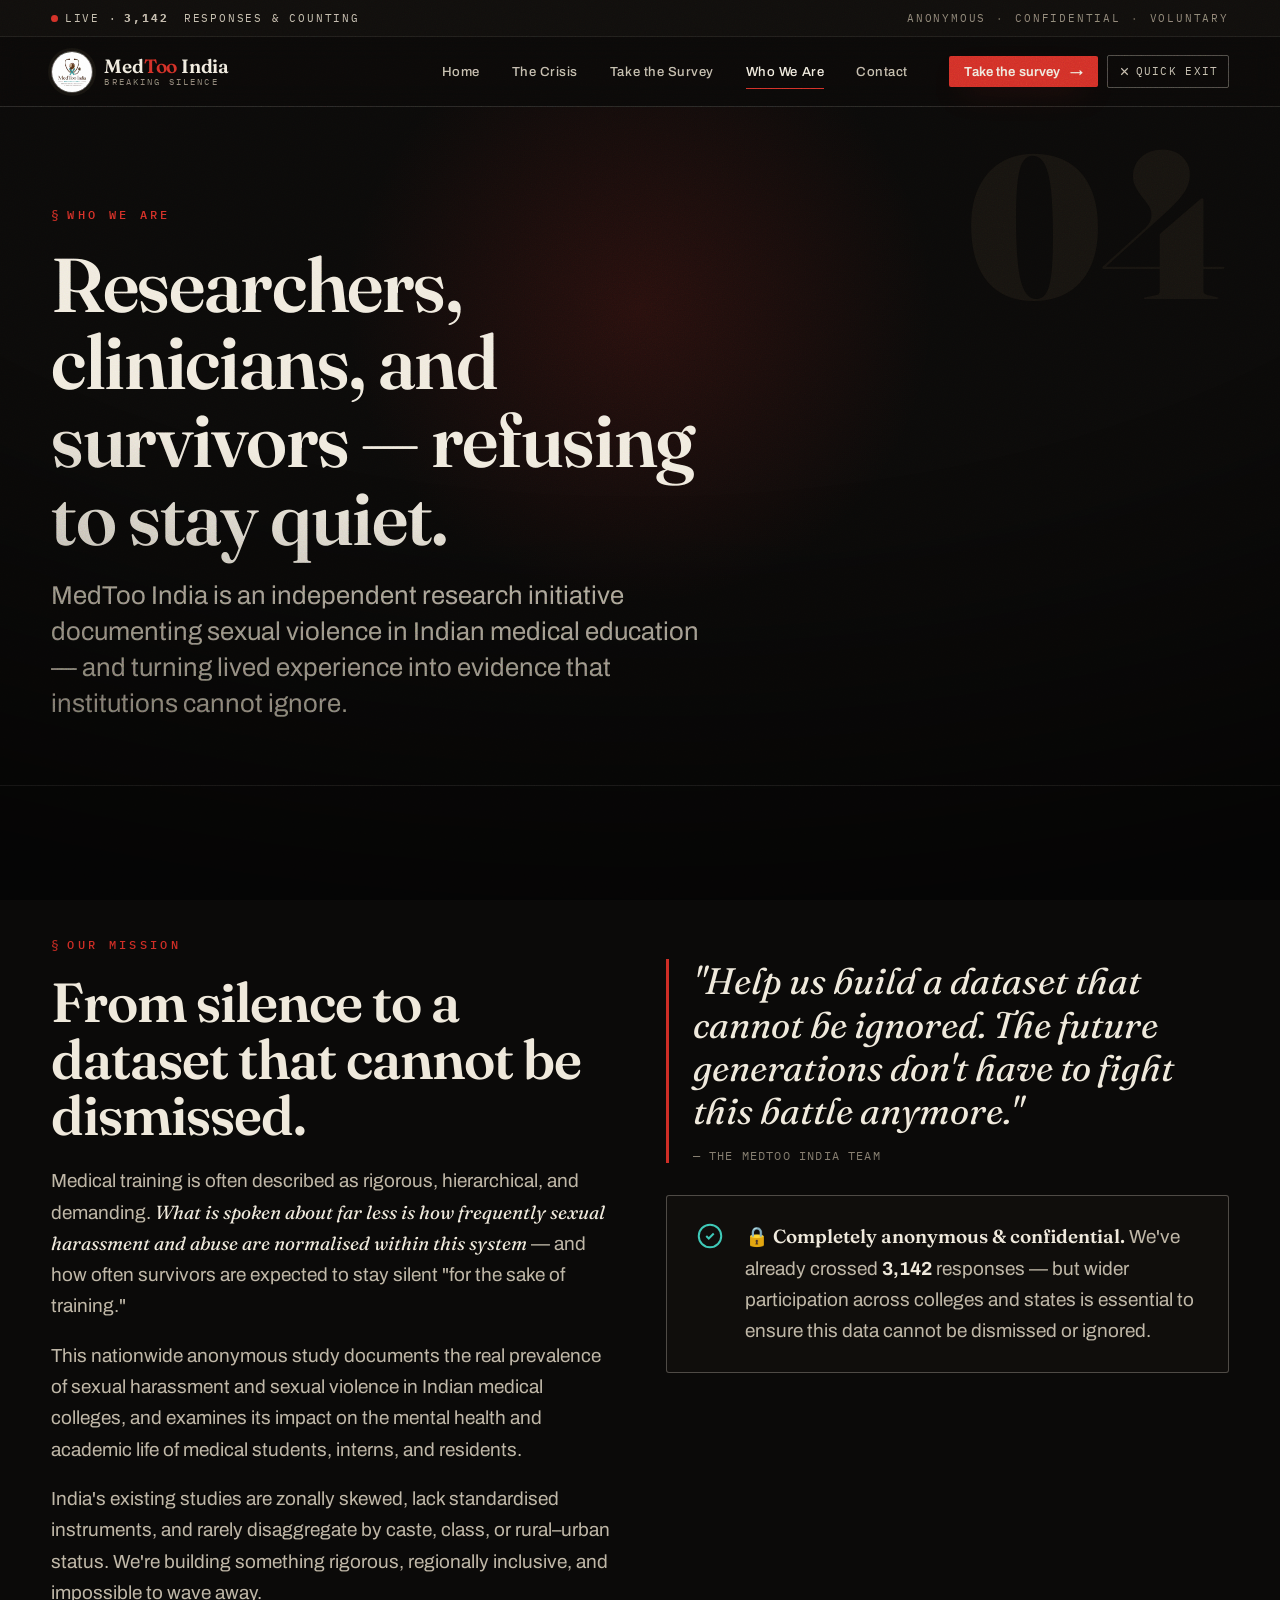
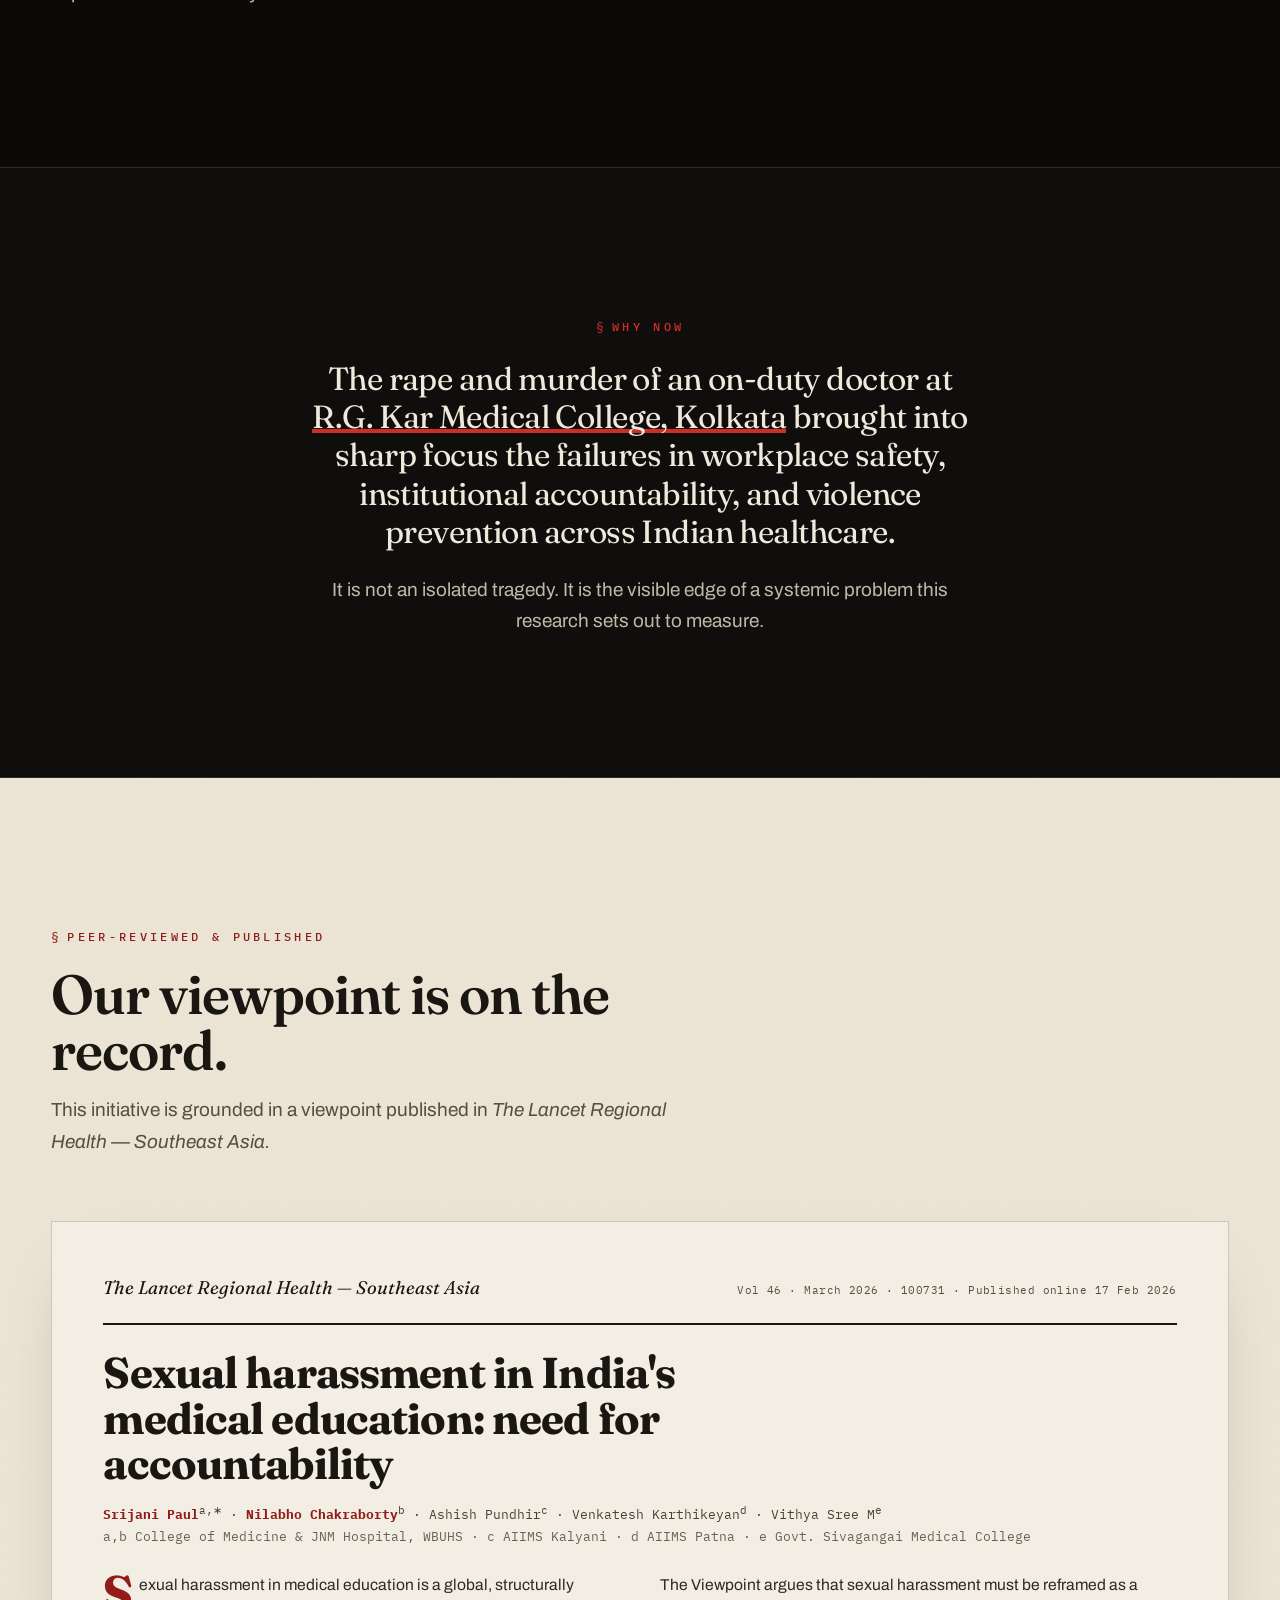
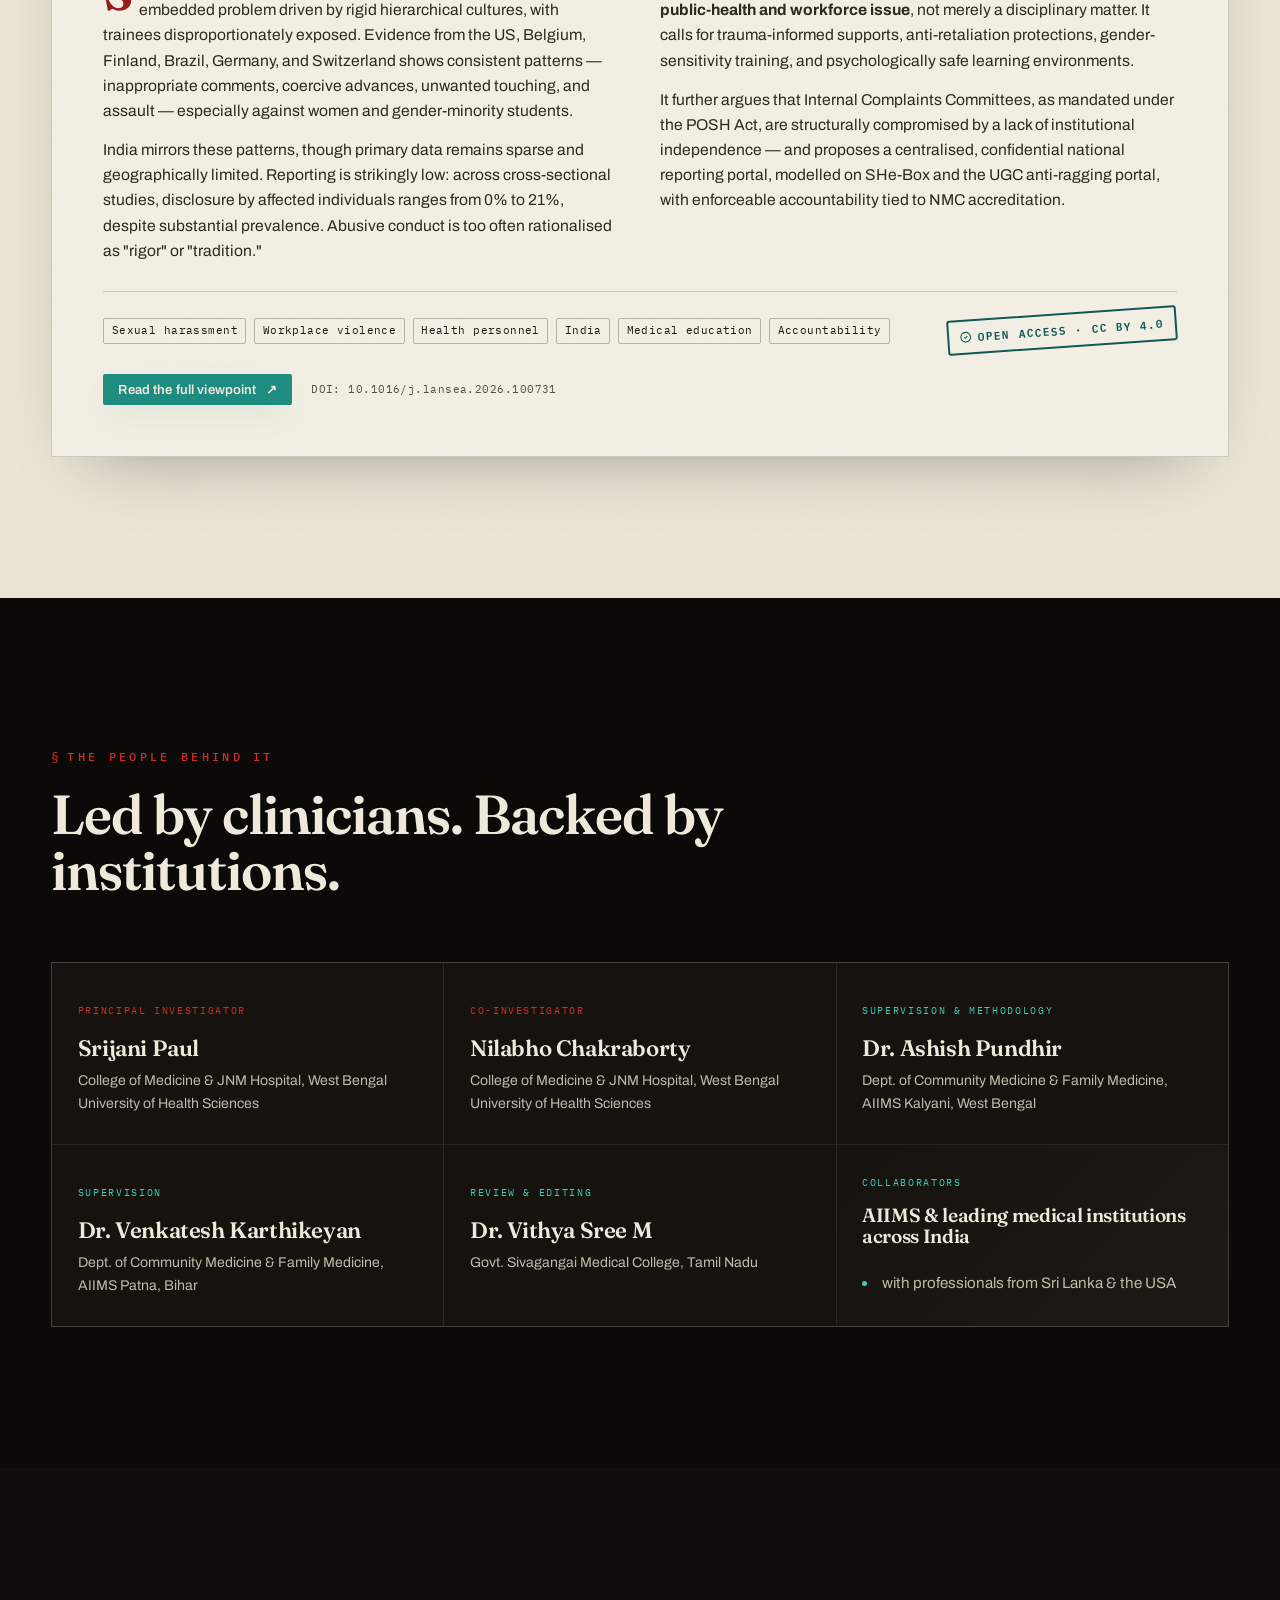
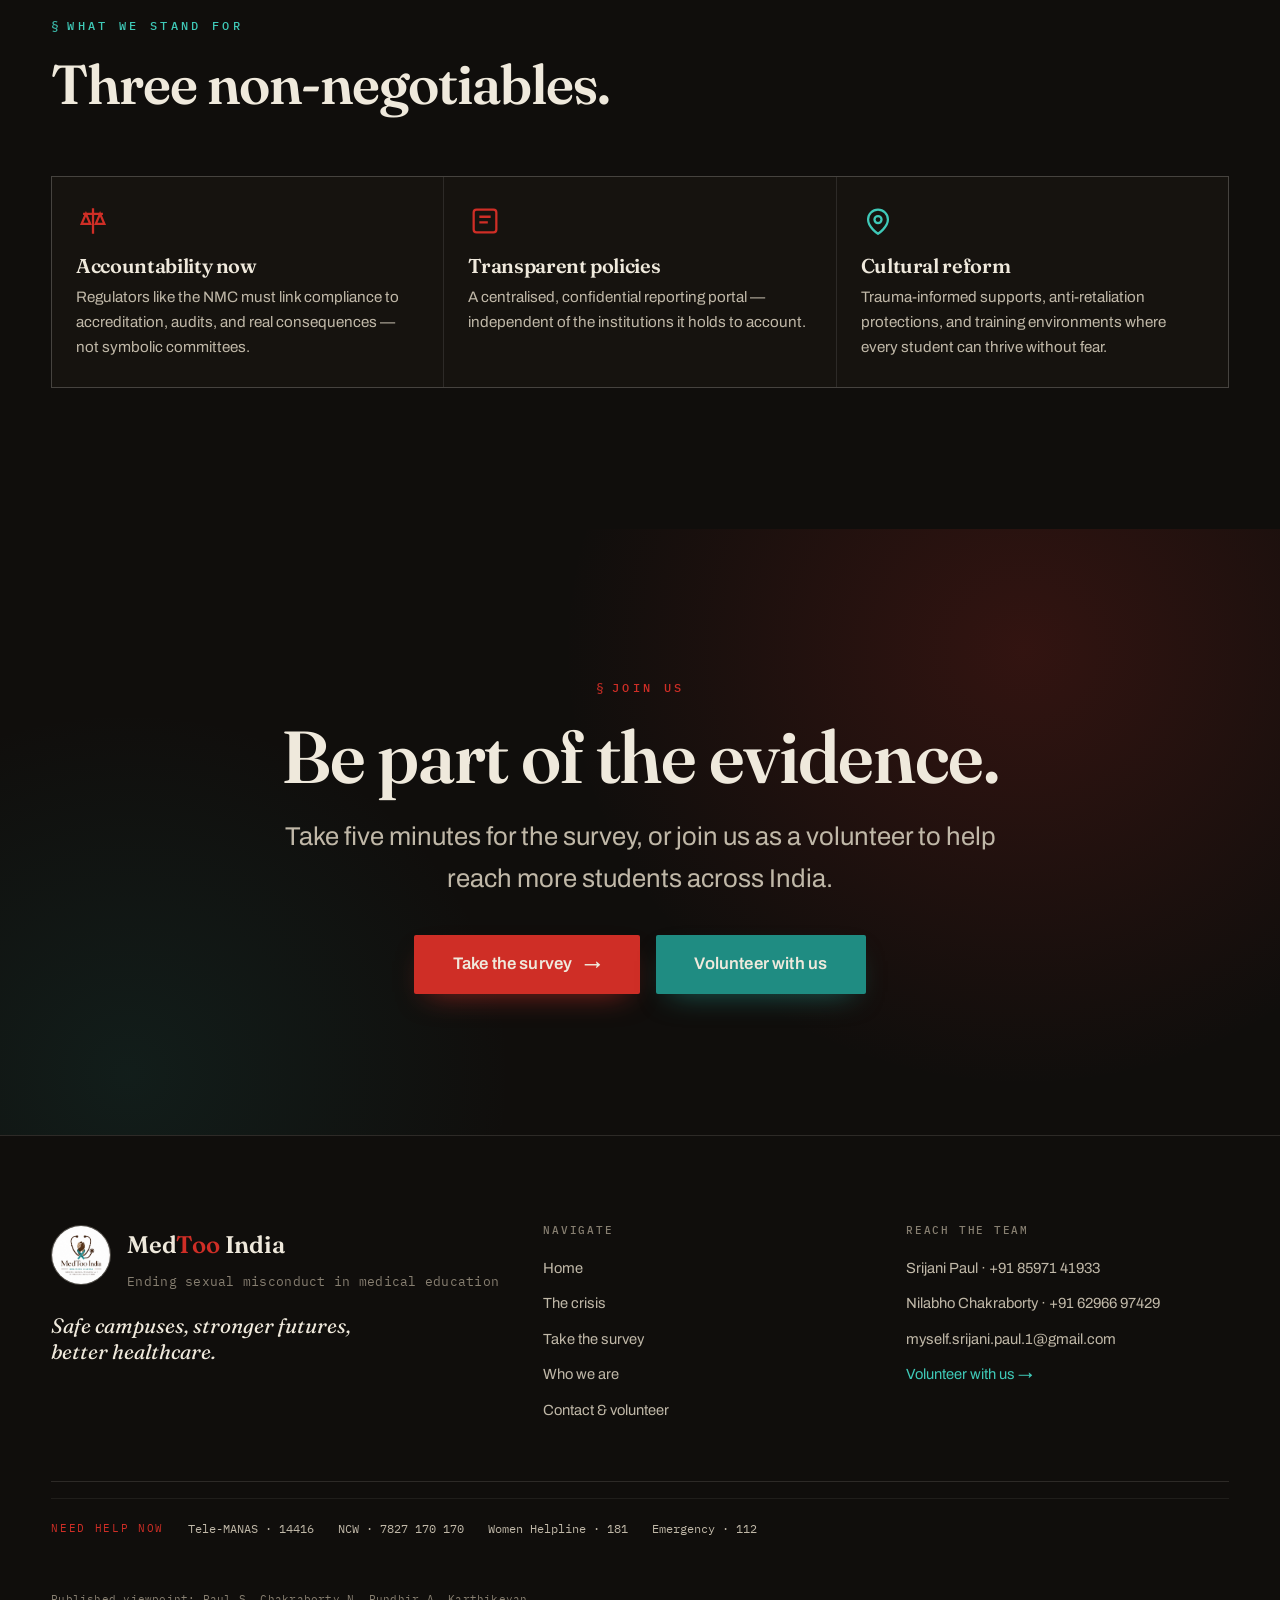
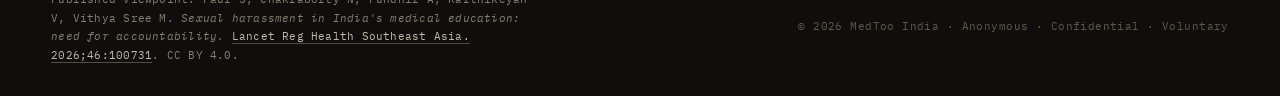
==== about.html @ f643e84e "First" ====
<!DOCTYPE html>
<html lang="en">
<head>
<meta charset="UTF-8" />
<meta name="viewport" content="width=device-width, initial-scale=1.0" />
<title>Who We Are — MedToo India</title>
<meta name="description" content="MedToo India is led by Srijani Paul and Nilabho Chakraborty, with collaborators from AIIMS and institutions in India, Sri Lanka, and the USA. Read the published Lancet Regional Health viewpoint on sexual harassment in Indian medical education." />
<meta name="theme-color" content="#0b0a09" />
<link rel="icon" href="images/logo.jpeg" />
<link rel="preconnect" href="https://fonts.googleapis.com" />
<link rel="preconnect" href="https://fonts.gstatic.com" crossorigin />
<link href="https://fonts.googleapis.com/css2?family=Fraunces:ital,opsz,wght@0,9..144,300..900;1,9..144,400..600&family=Archivo:wght@400;500;600;700&family=IBM+Plex+Mono:wght@400;500;600&display=swap" rel="stylesheet" />
<script>document.documentElement.classList.add("js");</script>
<link rel="stylesheet" href="assets/css/styles.css" />
</head>
<body>
<a class="skip-link" href="#main">Skip to content</a>

<div class="topbar">
  <div class="wrap wrap--wide">
    <div class="topbar__row">
      <span class="topbar__live"><i class="live-dot" aria-hidden="true"></i> Live · <strong data-live-count="3142">3,142</strong>&nbsp;responses &amp; counting</span>
      <span class="topbar__trust"><span>Anonymous</span><span>Confidential</span><span>Voluntary</span></span>
    </div>
  </div>
</div>

<header class="site-header">
  <div class="wrap wrap--wide">
    <nav class="nav" aria-label="Primary">
      <a class="brand" href="index.html" aria-label="MedToo India — home">
        <img class="brand__logo" src="images/logo.jpeg" alt="MedToo India logo" />
        <span class="brand__txt"><span class="brand__name">Med<b>Too</b> India</span><span class="brand__sub">Breaking Silence</span></span>
      </a>
      <div class="nav__links">
        <a class="nav__link" href="index.html">Home</a>
        <a class="nav__link" href="index.html#why">The Crisis</a>
        <a class="nav__link" href="survey.html">Take the Survey</a>
        <a class="nav__link" href="about.html" aria-current="page">Who We Are</a>
        <a class="nav__link" href="contact.html">Contact</a>
      </div>
      <div class="nav__actions">
        <a class="btn btn--sm nav__cta" href="survey.html">Take the survey <span class="arrow">→</span></a>
        <button class="exit-btn" data-quick-exit title="Leave this site instantly (or press ESC twice)">
          <svg viewBox="0 0 24 24" fill="none" stroke="currentColor" stroke-width="2" aria-hidden="true"><path d="M18 6 6 18M6 6l12 12"/></svg>Quick exit
        </button>
        <button class="burger" data-nav-toggle aria-label="Open menu" aria-expanded="false" aria-controls="mobile-menu"><span></span><span></span><span></span></button>
      </div>
    </nav>
  </div>
</header>

<div class="mobile-menu" id="mobile-menu">
  <a class="mobile-menu__link" href="index.html"><span class="n">01</span> Home</a>
  <a class="mobile-menu__link" href="index.html#why"><span class="n">02</span> The Crisis</a>
  <a class="mobile-menu__link" href="survey.html"><span class="n">03</span> Take the Survey</a>
  <a class="mobile-menu__link" href="about.html"><span class="n">04</span> Who We Are</a>
  <a class="mobile-menu__link" href="contact.html"><span class="n">05</span> Contact</a>
  <div class="mobile-menu__foot"><a class="btn btn--block" href="survey.html">Take the survey <span class="arrow">→</span></a></div>
</div>

<main id="main">

  <!-- PAGE HEAD -->
  <section class="pagehead hero">
    <div class="spotlight" data-spotlight aria-hidden="true"></div>
    <span class="pagehead__num" aria-hidden="true">04</span>
    <div class="wrap wrap--wide">
      <div class="pagehead__inner reveal in">
        <span class="kicker">Who we are</span>
        <h1 class="pagehead__title">Researchers, clinicians, and survivors — refusing to <span class="redact">stay quiet</span>.</h1>
        <p class="pagehead__lead">MedToo India is an independent research initiative documenting sexual violence in Indian medical education — and turning lived experience into evidence that institutions cannot ignore.</p>
      </div>
    </div>
  </section>

  <!-- MISSION -->
  <section class="section">
    <div class="wrap wrap--wide">
      <div class="story__grid">
        <div class="prose reveal-x">
          <span class="kicker">Our mission</span>
          <h2 class="sec-head__title" style="margin:1rem 0 1.4rem;">From silence to a dataset that cannot be dismissed.</h2>
          <p>Medical training is often described as rigorous, hierarchical, and demanding. <span class="serif-it">What is spoken about far less is how frequently sexual harassment and abuse are normalised within this system</span> — and how often survivors are expected to stay silent "for the sake of training."</p>
          <p>This nationwide anonymous study documents the real prevalence of sexual harassment and sexual violence in Indian medical colleges, and examines its impact on the mental health and academic life of medical students, interns, and residents.</p>
          <p>India's existing studies are zonally skewed, lack standardised instruments, and rarely disaggregate by caste, class, or rural–urban status. We're building something rigorous, regionally inclusive, and impossible to wave away.</p>
        </div>
        <div class="reveal" data-delay="1">
          <blockquote class="pullquote">
            "Help us build a dataset that cannot be ignored. The future generations don't have to fight this battle anymore."
            <cite>— The MedToo India team</cite>
          </blockquote>
          <div class="eligible" style="border-style:solid;">
            <svg class="eligible__ic" viewBox="0 0 24 24" fill="none" stroke="currentColor" stroke-width="1.6" aria-hidden="true"><path d="M9 12l2 2 4-4"/><circle cx="12" cy="12" r="9"/></svg>
            <p style="margin:0;"><b>🔒 Completely anonymous &amp; confidential.</b> <span class="muted">We've already crossed <strong style="color:var(--bone)" data-live-count="3142">3,142</strong> responses — but wider participation across colleges and states is essential to ensure this data cannot be dismissed or ignored.</span></p>
          </div>
        </div>
      </div>
    </div>
  </section>

  <!-- R.G. KAR CONTEXT -->
  <section class="section evidence">
    <div class="wrap">
      <div class="reveal center" style="max-width:60ch; margin-inline:auto;">
        <span class="kicker" style="justify-content:center;">Why now</span>
        <p class="display" style="font-size:var(--fs-h3); font-weight:400; margin-top:1.2rem; line-height:1.2;">
          The rape and murder of an on-duty doctor at <span class="mark">R.G. Kar Medical College, Kolkata</span> brought into sharp focus the failures in workplace safety, institutional accountability, and violence prevention across Indian healthcare.
        </p>
        <p class="muted" style="margin-top:1.4rem;">It is not an isolated tragedy. It is the visible edge of a systemic problem this research sets out to measure.</p>
      </div>
    </div>
  </section>

  <!-- PUBLISHED VIEWPOINT (LIGHT / JOURNAL) -->
  <section class="section paper" id="viewpoint">
    <div class="wrap wrap--wide">
      <div class="sec-head reveal" style="max-width:60ch;">
        <span class="kicker">Peer-reviewed &amp; published</span>
        <h2 class="sec-head__title" style="color:var(--paper-ink);">Our viewpoint is on the record.</h2>
        <p class="muted" style="margin-top:1rem;">This initiative is grounded in a viewpoint published in <em>The Lancet Regional Health — Southeast Asia.</em></p>
      </div>

      <article class="journal reveal" data-delay="1">
        <div class="journal__head">
          <span class="journal__brand">The Lancet Regional Health — Southeast Asia</span>
          <span class="journal__meta">Vol 46 · March 2026 · 100731 · Published online 17 Feb 2026</span>
        </div>
        <h3 class="journal__title">Sexual harassment in India's medical education: need for accountability</h3>
        <p class="journal__authors">
          <b>Srijani Paul</b><sup>a,∗</sup> · <b>Nilabho Chakraborty</b><sup>b</sup> · Ashish Pundhir<sup>c</sup> · Venkatesh Karthikeyan<sup>d</sup> · Vithya Sree M<sup>e</sup><br />
          <span style="color:#6a6253;">a,b College of Medicine &amp; JNM Hospital, WBUHS · c AIIMS Kalyani · d AIIMS Patna · e Govt. Sivagangai Medical College</span>
        </p>

        <div class="journal__abstract">
          <p class="firstcap">Sexual harassment in medical education is a global, structurally embedded problem driven by rigid hierarchical cultures, with trainees disproportionately exposed. Evidence from the US, Belgium, Finland, Brazil, Germany, and Switzerland shows consistent patterns — inappropriate comments, coercive advances, unwanted touching, and assault — especially against women and gender-minority students.</p>
          <p>India mirrors these patterns, though primary data remains sparse and geographically limited. Reporting is strikingly low: across cross-sectional studies, disclosure by affected individuals ranges from 0% to 21%, despite substantial prevalence. Abusive conduct is too often rationalised as "rigor" or "tradition."</p>
          <p>The Viewpoint argues that sexual harassment must be reframed as a <strong>public-health and workforce issue</strong>, not merely a disciplinary matter. It calls for trauma-informed supports, anti-retaliation protections, gender-sensitivity training, and psychologically safe learning environments.</p>
          <p>It further argues that Internal Complaints Committees, as mandated under the POSH Act, are structurally compromised by a lack of institutional independence — and proposes a centralised, confidential national reporting portal, modelled on SHe-Box and the UGC anti-ragging portal, with enforceable accountability tied to NMC accreditation.</p>
        </div>

        <div class="journal__foot">
          <div class="kw">
            <span>Sexual harassment</span><span>Workplace violence</span><span>Health personnel</span><span>India</span><span>Medical education</span><span>Accountability</span>
          </div>
          <span class="stamp">
            <svg viewBox="0 0 24 24" fill="none" stroke="currentColor" stroke-width="2" width="13" height="13" aria-hidden="true"><path d="M9 12l2 2 4-4"/><circle cx="12" cy="12" r="9"/></svg>
            Open access · CC BY 4.0
          </span>
        </div>

        <div style="margin-top:1.6rem; display:flex; flex-wrap:wrap; gap:1.2rem; align-items:center;">
          <a class="btn btn--teal btn--sm" href="https://doi.org/10.1016/j.lansea.2026.100731" target="_blank" rel="noopener">Read the full viewpoint <span class="arrow">↗</span></a>
          <span class="journal__meta">DOI: 10.1016/j.lansea.2026.100731</span>
        </div>
      </article>
    </div>
  </section>

  <!-- TEAM -->
  <section class="section" id="team">
    <div class="wrap wrap--wide">
      <div class="sec-head reveal">
        <span class="kicker">The people behind it</span>
        <h2 class="sec-head__title">Led by clinicians. Backed by institutions.</h2>
      </div>
      <div class="team reveal" data-delay="1">
        <div class="member">
          <span class="member__role">Principal Investigator</span>
          <h3 class="member__name">Srijani Paul</h3>
          <p class="member__aff">College of Medicine &amp; JNM Hospital, West Bengal University of Health Sciences</p>
        </div>
        <div class="member">
          <span class="member__role">Co-Investigator</span>
          <h3 class="member__name">Nilabho Chakraborty</h3>
          <p class="member__aff">College of Medicine &amp; JNM Hospital, West Bengal University of Health Sciences</p>
        </div>
        <div class="member">
          <span class="member__role">Supervision &amp; Methodology</span>
          <h3 class="member__name">Dr. Ashish Pundhir</h3>
          <p class="member__aff">Dept. of Community Medicine &amp; Family Medicine, AIIMS Kalyani, West Bengal</p>
        </div>
        <div class="member">
          <span class="member__role">Supervision</span>
          <h3 class="member__name">Dr. Venkatesh Karthikeyan</h3>
          <p class="member__aff">Dept. of Community Medicine &amp; Family Medicine, AIIMS Patna, Bihar</p>
        </div>
        <div class="member">
          <span class="member__role">Review &amp; Editing</span>
          <h3 class="member__name">Dr. Vithya Sree M</h3>
          <p class="member__aff">Govt. Sivagangai Medical College, Tamil Nadu</p>
        </div>
        <div class="member" style="display:flex; flex-direction:column; justify-content:center; background:linear-gradient(135deg,var(--ink-2),var(--ink-3));">
          <span class="member__role">Collaborators</span>
          <h3 class="member__name" style="font-size:1.2rem;">AIIMS &amp; leading medical institutions across India</h3>
          <div class="collab"><span class="dot"></span> with professionals from Sri Lanka &amp; the USA</div>
        </div>
      </div>
    </div>
  </section>

  <!-- PRINCIPLES / WHAT WE STAND FOR -->
  <section class="section resources">
    <div class="wrap wrap--wide">
      <div class="sec-head reveal"><span class="kicker kicker--teal">What we stand for</span><h2 class="sec-head__title">Three non-negotiables.</h2></div>
      <div class="pillars reveal" data-delay="1">
        <div class="pillar">
          <svg class="pillar__ic" viewBox="0 0 24 24" fill="none" stroke="currentColor" stroke-width="1.6" aria-hidden="true"><path d="M12 3v18M5 7h14M7 7l-3 7h6zM17 7l3 7h-6z"/></svg>
          <h3 class="pillar__t">Accountability now</h3>
          <p class="pillar__d">Regulators like the NMC must link compliance to accreditation, audits, and real consequences — not symbolic committees.</p>
        </div>
        <div class="pillar">
          <svg class="pillar__ic" viewBox="0 0 24 24" fill="none" stroke="currentColor" stroke-width="1.6" aria-hidden="true"><rect x="4" y="4" width="16" height="16" rx="2"/><path d="M8 9h8M8 13h6"/></svg>
          <h3 class="pillar__t">Transparent policies</h3>
          <p class="pillar__d">A centralised, confidential reporting portal — independent of the institutions it holds to account.</p>
        </div>
        <div class="pillar">
          <svg class="pillar__ic" viewBox="0 0 24 24" fill="none" stroke="currentColor" stroke-width="1.6" aria-hidden="true"><path d="M12 21s-7-4.5-7-10a7 7 0 0 1 14 0c0 5.5-7 10-7 10z"/><circle cx="12" cy="11" r="2.5"/></svg>
          <h3 class="pillar__t">Cultural reform</h3>
          <p class="pillar__d">Trauma-informed supports, anti-retaliation protections, and training environments where every student can thrive without fear.</p>
        </div>
      </div>
    </div>
  </section>

  <!-- CTA -->
  <section class="section cta-band">
    <div class="wrap">
      <span class="kicker" style="justify-content:center;">Join us</span>
      <h2 class="cta-band__t display" style="margin-top:1.2rem;">Be part of the evidence.</h2>
      <p class="cta-band__sub">Take five minutes for the survey, or join us as a volunteer to help reach more students across India.</p>
      <div style="display:flex; gap:1rem; justify-content:center; flex-wrap:wrap;">
        <a class="btn btn--lg" href="survey.html">Take the survey <span class="arrow">→</span></a>
        <a class="btn btn--lg btn--teal" href="contact.html">Volunteer with us</a>
      </div>
    </div>
  </section>

</main>

<footer class="site-footer">
  <div class="wrap wrap--wide">
    <div class="footer__top">
      <div>
        <div class="footer__brand">
          <img src="images/logo.jpeg" alt="MedToo India logo" />
          <div><span class="brand__name" style="font-size:1.5rem;">Med<b style="color:var(--blood)">Too</b> India</span><p class="meta" style="margin-top:0.3rem;">Ending sexual misconduct in medical education</p></div>
        </div>
        <p class="footer__tagline">Safe campuses, stronger futures, better healthcare.</p>
      </div>
      <div class="footer__col">
        <h4>Navigate</h4>
        <a href="index.html">Home</a>
        <a href="index.html#why">The crisis</a>
        <a href="survey.html">Take the survey</a>
        <a href="about.html">Who we are</a>
        <a href="contact.html">Contact &amp; volunteer</a>
      </div>
      <div class="footer__col">
        <h4>Reach the team</h4>
        <a href="tel:+918597141933">Srijani Paul · +91 85971 41933</a>
        <a href="tel:+916296697429">Nilabho Chakraborty · +91 62966 97429</a>
        <a href="mailto:myself.srijani.paul.1@gmail.com">myself.srijani.paul.1@gmail.com</a>
        <a href="contact.html" style="color:var(--teal-bright)">Volunteer with us →</a>
      </div>
    </div>
    <div class="footer__helpbar">
      <span class="lbl">Need help now</span>
      <a href="tel:14416">Tele-MANAS · 14416</a>
      <a href="tel:7827170170">NCW · 7827 170 170</a>
      <a href="tel:181">Women Helpline · 181</a>
      <a href="tel:112">Emergency · 112</a>
    </div>
    <div class="footer__bottom">
      <p class="footer__cite">Published viewpoint: Paul S, Chakraborty N, Pundhir A, Karthikeyan V, Vithya Sree M. <em>Sexual harassment in India's medical education: need for accountability.</em> <a href="https://doi.org/10.1016/j.lansea.2026.100731" target="_blank" rel="noopener">Lancet Reg Health Southeast Asia. 2026;46:100731</a>. CC BY 4.0.</p>
      <p class="footer__legal">© <span data-year>2026</span> MedToo India · Anonymous · Confidential · Voluntary</p>
    </div>
  </div>
</footer>

<script src="assets/js/main.js" defer></script>
</body>
</html>
---- assets/css/styles.css ----
/* ============================================================
   MedToo India — "The Dossier"
   Editorial / investigative-activism design system
   Fonts: Fraunces (display) · Archivo (body) · IBM Plex Mono (data)
   ============================================================ */

/* ----------------------------------------------------------
   0. TOKENS
---------------------------------------------------------- */
:root {
  /* ink scale (warm near-black) */
  --ink:        #0b0a09;
  --ink-1:      #100e0c;
  --ink-2:      #16130f;
  --ink-3:      #1e1a15;
  --ink-4:      #2a241d;

  /* bone / text */
  --bone:       #efe9dc;
  --bone-dim:   #c0b8a8;
  --ash:        #877f71;
  --ash-deep:   #5e574c;

  /* alarm (crimson) */
  --blood:      #cf2e26;
  --blood-deep: #911c18;
  --ember:      #e6573f;

  /* healing (teal ribbon from logo) */
  --teal:       #1f8c82;
  --teal-bright:#3fc9b8;
  --teal-deep:  #0f5a54;

  /* lines / strokes */
  --line:       rgba(239, 233, 220, 0.13);
  --line-soft:  rgba(239, 233, 220, 0.07);
  --line-strong:rgba(239, 233, 220, 0.28);

  /* paper (light/inverted sections) */
  --paper:      #ece5d6;
  --paper-2:    #e1d8c5;
  --paper-ink:  #1a1611;

  /* layout */
  --maxw:       1240px;
  --maxw-wide:  1440px;
  --gutter:     clamp(1.15rem, 4vw, 4rem);
  --sec-y:      clamp(4.5rem, 11vw, 9.5rem);

  /* type scale (fluid) */
  --fs-mega:    clamp(3.4rem, 13vw, 12rem);
  --fs-h1:      clamp(2.1rem, 1.4rem + 4.2vw, 5.4rem);
  --fs-h2:      clamp(2rem, 4.3vw, 3.6rem);
  --fs-h3:      clamp(1.42rem, 2.5vw, 2.05rem);
  --fs-h4:      clamp(1.16rem, 1.7vw, 1.4rem);
  --fs-body:    clamp(1rem, 0.96rem + 0.28vw, 1.2rem);
  --fs-lead:    clamp(1.18rem, 1.05rem + 0.7vw, 1.65rem);
  --fs-sm:      0.84rem;
  --fs-label:   0.74rem;

  /* fonts */
  --serif: "Fraunces", "Times New Roman", Georgia, serif;
  --sans:  "Archivo", "Helvetica Neue", Arial, sans-serif;
  --mono:  "IBM Plex Mono", "SFMono-Regular", ui-monospace, monospace;

  /* motion */
  --ease:      cubic-bezier(0.22, 1, 0.36, 1);
  --ease-wipe: cubic-bezier(0.74, 0, 0.18, 1);

  --shadow:    0 24px 60px -28px rgba(0,0,0,0.85);
  --shadow-lg: 0 40px 100px -40px rgba(0,0,0,0.9);

  color-scheme: dark;
}

/* ----------------------------------------------------------
   1. RESET / BASE
---------------------------------------------------------- */
*, *::before, *::after { box-sizing: border-box; }
* { margin: 0; }

html {
  -webkit-text-size-adjust: 100%;
  scroll-behavior: smooth;
  scroll-padding-top: 110px;
}

body {
  font-family: var(--sans);
  font-size: var(--fs-body);
  line-height: 1.65;
  color: var(--bone);
  background: var(--ink);
  -webkit-font-smoothing: antialiased;
  text-rendering: optimizeLegibility;
  font-optical-sizing: auto;
  overflow-x: hidden;
  position: relative;
}

img, svg, video { display: block; max-width: 100%; }
img { height: auto; }

a { color: inherit; text-decoration: none; }

button { font: inherit; color: inherit; cursor: pointer; background: none; border: none; }

::selection { background: var(--blood); color: var(--bone); }

:focus-visible {
  outline: 2px solid var(--teal-bright);
  outline-offset: 3px;
  border-radius: 2px;
}

/* ----------------------------------------------------------
   2. ATMOSPHERE — grain, vignette, spotlight
---------------------------------------------------------- */
/* film grain */
body::before {
  content: "";
  position: fixed;
  inset: 0;
  z-index: 9998;
  pointer-events: none;
  opacity: 0.45;
  mix-blend-mode: overlay;
  background-image: url("data:image/svg+xml,%3Csvg xmlns='http://www.w3.org/2000/svg' width='220' height='220'%3E%3Cfilter id='n'%3E%3CfeTurbulence type='fractalNoise' baseFrequency='0.82' numOctaves='3' stitchTiles='stitch'/%3E%3C/filter%3E%3Crect width='100%25' height='100%25' filter='url(%23n)'/%3E%3C/svg%3E");
}
/* vignette */
body::after {
  content: "";
  position: fixed;
  inset: 0;
  z-index: 9997;
  pointer-events: none;
  background: radial-gradient(130% 100% at 50% 0%, transparent 55%, rgba(0,0,0,0.55) 100%);
}

/* cursor-follow spotlight (set via JS on hero) */
.spotlight {
  position: absolute;
  inset: 0;
  pointer-events: none;
  z-index: 0;
  background: radial-gradient(420px 420px at var(--mx, 50%) var(--my, 30%),
              rgba(207,46,38,0.14), transparent 70%);
  transition: opacity 0.5s var(--ease);
}

/* ----------------------------------------------------------
   3. LAYOUT PRIMITIVES
---------------------------------------------------------- */
.wrap   { width: 100%; max-width: var(--maxw); margin-inline: auto; padding-inline: var(--gutter); }
.wrap--wide { max-width: var(--maxw-wide); }
.section { padding-block: var(--sec-y); position: relative; }

.grid { display: grid; gap: clamp(1.5rem, 3vw, 3rem); }

main { display: block; }

.skip-link {
  position: absolute; left: 1rem; top: -100px;
  background: var(--blood); color: var(--bone);
  padding: 0.7rem 1.2rem; border-radius: 4px;
  z-index: 10001; font: 600 0.85rem/1 var(--mono);
  transition: top 0.25s var(--ease);
}
.skip-link:focus { top: 1rem; }

/* ----------------------------------------------------------
   4. TYPOGRAPHY HELPERS
---------------------------------------------------------- */
.display {
  font-family: var(--serif);
  font-weight: 600;
  line-height: 0.98;
  letter-spacing: -0.018em;
}

h1, h2, h3, h4 { font-family: var(--serif); font-weight: 600; line-height: 1.02; letter-spacing: -0.018em; }

.kicker {
  font-family: var(--mono);
  font-size: var(--fs-label);
  letter-spacing: 0.28em;
  text-transform: uppercase;
  color: var(--blood);
  display: inline-flex;
  align-items: center;
  gap: 0.7em;
  font-weight: 500;
}
.kicker::before {
  content: "§";
  font-size: 1.1em;
  letter-spacing: 0;
  opacity: 0.9;
}
.kicker--teal { color: var(--teal-bright); }
.kicker--plain::before { content: ""; display: none; }

.lead {
  font-size: var(--fs-lead);
  line-height: 1.4;
  color: var(--bone);
  font-weight: 400;
  max-width: 36ch;
}

.muted { color: var(--bone-dim); }
.meta  { font-family: var(--mono); font-size: var(--fs-sm); color: var(--ash); letter-spacing: 0.02em; }
.serif-it { font-family: var(--serif); font-style: italic; font-weight: 400; }

.alarm { color: var(--blood); }
.heal  { color: var(--teal-bright); }

.eyebrow-num {
  font-family: var(--mono);
  color: var(--ash);
  font-size: var(--fs-sm);
  letter-spacing: 0.1em;
}

/* redaction reveal */
.redact {
  position: relative;
  white-space: nowrap;
  color: var(--bone);
}
.redact::after {
  content: "";
  position: absolute;
  inset: 0.04em -0.18em 0.06em -0.18em;
  background: #000;
  border-right: 4px solid var(--blood);
  transform: scaleX(0); /* revealed by default — no-JS safe */
  transform-origin: right center;
  transition: transform 0.9s var(--ease-wipe);
}
.js .redact::after { transform: scaleX(1); }      /* covered while JS active */
.js .in .redact::after { transform: scaleX(0); }  /* wipe away when revealed */
.redact--teal::after { border-right-color: var(--teal-bright); }

/* underline-drawn accent */
.mark {
  background-image: linear-gradient(var(--blood), var(--blood));
  background-repeat: no-repeat;
  background-position: 0 92%;
  background-size: 100% 0.14em;
  padding-bottom: 0.02em;
}
.mark--teal { background-image: linear-gradient(var(--teal), var(--teal)); }

/* ----------------------------------------------------------
   5. BUTTONS
---------------------------------------------------------- */
.btn {
  --bg: var(--blood);
  --fg: var(--bone);
  position: relative;
  display: inline-flex;
  align-items: center;
  gap: 0.7em;
  padding: 1.05em 1.8em;
  font: 600 0.96rem/1 var(--sans);
  letter-spacing: 0.01em;
  color: var(--fg);
  background: var(--bg);
  border-radius: 2px;
  overflow: hidden;
  isolation: isolate;
  transition: transform 0.4s var(--ease), box-shadow 0.4s var(--ease);
  box-shadow: 0 12px 30px -14px rgba(207,46,38,0.7);
}
.btn::before {
  content: "";
  position: absolute; inset: 0; z-index: -1;
  background: var(--ink);
  transform: translateY(101%);
  transition: transform 0.45s var(--ease-wipe);
}
.btn:hover { transform: translateY(-3px); box-shadow: 0 20px 44px -16px rgba(207,46,38,0.85); }
.btn:hover::before { transform: translateY(0); }
.btn:hover { color: var(--bone); }
.btn .arrow { transition: transform 0.4s var(--ease); }
.btn:hover .arrow { transform: translateX(5px); }

.btn--teal { --bg: var(--teal); box-shadow: 0 12px 30px -14px rgba(31,140,130,0.7); }
.btn--teal:hover { box-shadow: 0 20px 44px -16px rgba(63,201,184,0.75); }

.btn--ghost {
  --bg: transparent;
  --fg: var(--bone);
  border: 1px solid var(--line-strong);
  box-shadow: none;
}
.btn--ghost::before { background: var(--bone); }
.btn--ghost:hover { color: var(--ink); border-color: var(--bone); }

.btn--lg { padding: 1.25em 2.3em; font-size: 1.05rem; }
.btn--sm { padding: 0.7em 1.15em; font-size: 0.82rem; }

.btn--block { display: flex; width: 100%; justify-content: center; }

/* text link with arrow */
.tlink {
  display: inline-flex; align-items: center; gap: 0.45em;
  font-family: var(--mono); font-size: var(--fs-sm);
  letter-spacing: 0.08em; text-transform: uppercase;
  color: var(--bone);
  border-bottom: 1px solid var(--line-strong);
  padding-bottom: 0.25em;
  transition: color 0.3s var(--ease), border-color 0.3s var(--ease), gap 0.3s var(--ease);
}
.tlink:hover { color: var(--teal-bright); border-color: var(--teal-bright); gap: 0.8em; }

/* ----------------------------------------------------------
   6. HEADER / NAV / TICKER
---------------------------------------------------------- */
.topbar {
  background: var(--ink-1);
  border-bottom: 1px solid var(--line-soft);
  font-family: var(--mono);
  font-size: 0.7rem;
  letter-spacing: 0.16em;
  text-transform: uppercase;
  color: var(--ash);
}
.topbar__row {
  display: flex; align-items: center; justify-content: space-between;
  gap: 1rem; padding-block: 0.55rem; min-height: 34px;
}
.topbar__live { display: inline-flex; align-items: center; gap: 0.6em; color: var(--bone-dim); }
.live-dot {
  width: 7px; height: 7px; border-radius: 50%;
  background: var(--blood);
  box-shadow: 0 0 0 0 rgba(207,46,38,0.6);
  animation: pulse 2.1s infinite;
}
@keyframes pulse {
  0%   { box-shadow: 0 0 0 0 rgba(207,46,38,0.55); }
  70%  { box-shadow: 0 0 0 9px rgba(207,46,38,0); }
  100% { box-shadow: 0 0 0 0 rgba(207,46,38,0); }
}
.topbar__trust { display: none; }
@media (min-width: 720px) { .topbar__trust { display: inline-flex; gap: 0.9em; } }
.topbar__trust span::before { content: "·"; margin-right: 0.9em; color: var(--ash-deep); }
.topbar__trust span:first-child::before { content: ""; margin: 0; }

.site-header {
  position: sticky; top: 0; z-index: 1000;
  background: color-mix(in srgb, var(--ink) 82%, transparent);
  backdrop-filter: blur(14px) saturate(120%);
  -webkit-backdrop-filter: blur(14px) saturate(120%);
  border-bottom: 1px solid var(--line);
  transition: background 0.3s var(--ease), border-color 0.3s var(--ease);
}
.site-header.scrolled { background: color-mix(in srgb, var(--ink) 94%, transparent); }

.nav {
  display: flex; align-items: center; justify-content: space-between;
  gap: 1.2rem; padding-block: 0.85rem;
}
.brand { display: inline-flex; align-items: center; gap: 0.7rem; }
.brand__logo {
  width: 42px; height: 42px; border-radius: 50%;
  object-fit: cover;
  border: 1px solid var(--line-strong);
  box-shadow: 0 0 0 3px var(--ink-2);
  flex-shrink: 0;
}
.brand__txt { line-height: 1; }
.brand__name {
  font-family: var(--serif); font-weight: 600; font-size: 1.2rem;
  letter-spacing: -0.01em; display: block;
}
.brand__name b { color: var(--blood); font-weight: 600; }
.brand__sub {
  font-family: var(--mono); font-size: 0.56rem; letter-spacing: 0.24em;
  text-transform: uppercase; color: var(--ash); display: block; margin-top: 2px;
}

.nav__links { display: none; }
@media (min-width: 980px) {
  .nav__links {
    display: flex; align-items: center; gap: 2rem;
    margin-left: auto; margin-right: 1.4rem;
  }
}
.nav__link {
  font-size: 0.82rem; letter-spacing: 0.04em; font-weight: 500;
  color: var(--bone-dim); position: relative; padding-block: 0.4rem;
  transition: color 0.3s var(--ease);
}
.nav__link::after {
  content: ""; position: absolute; left: 0; bottom: 0;
  width: 100%; height: 1px; background: var(--blood);
  transform: scaleX(0); transform-origin: left;
  transition: transform 0.35s var(--ease);
}
.nav__link:hover, .nav__link[aria-current="page"] { color: var(--bone); }
.nav__link:hover::after, .nav__link[aria-current="page"]::after { transform: scaleX(1); }

.nav__actions { display: flex; align-items: center; gap: 0.6rem; }
.nav__cta { display: none; }
@media (min-width: 560px) { .nav__cta { display: inline-flex; } }

/* quick exit */
.exit-btn {
  display: inline-flex; align-items: center; gap: 0.45em;
  font-family: var(--mono); font-size: 0.68rem; letter-spacing: 0.12em;
  text-transform: uppercase; color: var(--bone-dim);
  border: 1px solid var(--line-strong); border-radius: 2px;
  padding: 0.62em 0.85em;
  transition: all 0.3s var(--ease);
}
.exit-btn:hover { background: var(--bone); color: var(--ink); border-color: var(--bone); }
.exit-btn svg { width: 13px; height: 13px; }

/* burger */
.burger {
  display: inline-flex; flex-direction: column; gap: 5px;
  width: 44px; height: 44px; align-items: center; justify-content: center;
  border: 1px solid var(--line); border-radius: 2px;
}
@media (min-width: 980px) { .burger { display: none; } }
.burger span { width: 20px; height: 1.6px; background: var(--bone); transition: transform 0.35s var(--ease), opacity 0.2s; }
.burger[aria-expanded="true"] span:nth-child(1) { transform: translateY(6.6px) rotate(45deg); }
.burger[aria-expanded="true"] span:nth-child(2) { opacity: 0; }
.burger[aria-expanded="true"] span:nth-child(3) { transform: translateY(-6.6px) rotate(-45deg); }

/* mobile menu */
.mobile-menu {
  position: fixed; inset: 0; z-index: 999;
  background: var(--ink-1);
  padding: clamp(5rem, 18vw, 7rem) var(--gutter) 3rem;
  display: flex; flex-direction: column;
  transform: translateY(-100%);
  transition: transform 0.5s var(--ease-wipe);
  overflow-y: auto;
}
.mobile-menu.is-open { transform: translateY(0); }
.mobile-menu__link {
  font-family: var(--serif); font-size: clamp(2rem, 9vw, 3rem);
  font-weight: 500; padding-block: 0.5rem; color: var(--bone);
  border-bottom: 1px solid var(--line-soft);
  display: flex; align-items: baseline; gap: 1rem;
}
.mobile-menu__link .n { font-family: var(--mono); font-size: 0.8rem; color: var(--blood); }
.mobile-menu__link:hover { color: var(--blood); }
.mobile-menu__foot { margin-top: auto; padding-top: 2rem; }

/* ----------------------------------------------------------
   7. HERO
---------------------------------------------------------- */
.hero { position: relative; overflow: hidden; padding-top: clamp(3rem, 7vw, 6rem); padding-bottom: clamp(3rem, 7vw, 6rem); }
.hero__bg-word {
  position: absolute; right: -2%; top: 8%; z-index: 0;
  font-family: var(--serif); font-weight: 900;
  font-size: clamp(10rem, 40vw, 34rem); line-height: 0.8;
  color: var(--ink-2);
  letter-spacing: -0.04em; pointer-events: none; user-select: none;
  opacity: 0.6;
}
.hero__grid {
  position: relative; z-index: 1;
  display: grid; gap: clamp(2.5rem, 5vw, 4rem);
  align-items: center;
}
@media (min-width: 940px) {
  .hero__grid { grid-template-columns: 1.15fr 0.85fr; }
}
.hero__headline {
  font-family: var(--serif); font-weight: 500;
  font-size: var(--fs-h1); line-height: 1.02; letter-spacing: -0.02em;
  margin-block: 1.3rem 1.6rem;
  overflow-wrap: break-word;
}
.hero__headline .b { font-weight: 600; }
.hero__lead { color: var(--bone-dim); max-width: 46ch; font-size: var(--fs-lead); line-height: 1.42; }
.hero__cta-row { display: flex; flex-wrap: wrap; align-items: center; gap: 1.2rem; margin-top: 2.2rem; }
.hero__trust { font-family: var(--mono); font-size: 0.72rem; letter-spacing: 0.12em; text-transform: uppercase; color: var(--ash); display: flex; align-items: center; gap: 0.6em; }
.hero__trust .lock { color: var(--teal-bright); }

/* exhibit frame */
.exhibit {
  position: relative;
  border: 1px solid var(--line);
  background: var(--ink-2);
  padding: 0.7rem;
  box-shadow: var(--shadow-lg);
}
.exhibit::before {
  content: attr(data-tag);
  position: absolute; top: -0.85rem; left: 1rem; z-index: 2;
  font-family: var(--mono); font-size: 0.62rem; letter-spacing: 0.2em;
  text-transform: uppercase; color: var(--ink);
  background: var(--blood); padding: 0.35em 0.7em;
}
.exhibit img { width: 100%; }
.exhibit--tilt { transform: rotate(-1.6deg); }
.exhibit--tilt:hover { transform: rotate(0deg) scale(1.01); }
.exhibit { transition: transform 0.6s var(--ease); }
.exhibit__cap {
  font-family: var(--mono); font-size: 0.68rem; color: var(--ash);
  letter-spacing: 0.04em; padding: 0.7rem 0.3rem 0.2rem; display: flex; justify-content: space-between; gap: 1rem;
}
.exhibit--corner::after {
  content: ""; position: absolute; right: -1px; bottom: -1px;
  border-width: 0 0 22px 22px; border-style: solid;
  border-color: transparent transparent var(--blood) transparent;
}

/* ----------------------------------------------------------
   8. MARQUEE / TICKER
---------------------------------------------------------- */
.marquee {
  border-block: 1px solid var(--line);
  background: var(--ink-1);
  overflow: hidden; padding-block: 1.15rem;
  position: relative;
}
.marquee__track {
  display: flex; gap: 2.5rem; width: max-content;
  animation: scroll-x 38s linear infinite;
}
.marquee:hover .marquee__track { animation-play-state: paused; }
.marquee__item {
  font-family: var(--serif); font-weight: 500; font-style: italic;
  font-size: clamp(1.3rem, 3vw, 2.1rem); color: var(--bone-dim);
  display: inline-flex; align-items: center; gap: 2.5rem; white-space: nowrap;
}
.marquee__item::after {
  content: "✕"; font-family: var(--sans); font-style: normal;
  font-size: 0.7em; color: var(--blood);
}
@keyframes scroll-x { to { transform: translateX(-50%); } }

/* ----------------------------------------------------------
   9. SECTION HEADERS
---------------------------------------------------------- */
.sec-head { max-width: 62ch; margin-bottom: clamp(2.5rem, 5vw, 4rem); }
.sec-head__title { font-size: var(--fs-h2); margin-top: 1rem; }
.sec-head--center { margin-inline: auto; text-align: center; }
.sec-head--center .kicker { justify-content: center; }
.sec-head--split { display: grid; gap: 1.5rem; max-width: none; align-items: end; }
@media (min-width: 860px) { .sec-head--split { grid-template-columns: 1fr auto; } }

/* ----------------------------------------------------------
   10. WHY / STATS
---------------------------------------------------------- */
.why { background: linear-gradient(180deg, var(--ink) 0%, var(--ink-1) 100%); }
.why__grid { display: grid; gap: clamp(2.5rem, 5vw, 4.5rem); align-items: center; }
@media (min-width: 940px) { .why__grid { grid-template-columns: 0.82fr 1.18fr; } }

.bigstat { line-height: 0.86; }
.bigstat__num {
  font-family: var(--serif); font-weight: 900;
  font-size: var(--fs-mega); color: var(--blood);
  letter-spacing: -0.03em; display: block;
  text-shadow: 0 0 60px rgba(207,46,38,0.25);
}
.bigstat__num .pct { font-size: 0.45em; vertical-align: super; }
.bigstat__cap { font-size: var(--fs-h4); color: var(--bone); margin-top: 1rem; max-width: 30ch; font-family: var(--serif); font-weight: 400; line-height: 1.25; }
.bigstat__src { margin-top: 1.1rem; }

.pillars { display: grid; gap: 1px; background: var(--line); border: 1px solid var(--line); margin-top: 2.5rem; }
@media (min-width: 640px) { .pillars { grid-template-columns: repeat(3, 1fr); } }
.pillar { background: var(--ink-2); padding: 1.7rem 1.5rem; transition: background 0.4s var(--ease); }
.pillar:hover { background: var(--ink-3); }
.pillar__ic { width: 34px; height: 34px; color: var(--blood); margin-bottom: 1rem; }
.pillar:nth-child(3) .pillar__ic { color: var(--teal-bright); }
.pillar__t { font-family: var(--serif); font-size: 1.25rem; font-weight: 600; line-height: 1.15; }
.pillar__d { color: var(--bone-dim); font-size: 0.95rem; margin-top: 0.5rem; }

/* stat strip (the 'evidence' row) */
.evidence { background: var(--ink-1); border-block: 1px solid var(--line); }
.evidence__grid { display: grid; gap: 1px; background: var(--line); border: 1px solid var(--line); }
@media (min-width: 600px) { .evidence__grid { grid-template-columns: repeat(2, 1fr); } }
@media (min-width: 980px) { .evidence__grid { grid-template-columns: repeat(4, 1fr); } }
.estat { background: var(--ink); padding: 2rem 1.6rem 1.7rem; position: relative; }
.estat__num { font-family: var(--serif); font-weight: 700; font-size: clamp(2.6rem, 5vw, 3.6rem); color: var(--bone); line-height: 1; letter-spacing: -0.02em; }
.estat__num .u { color: var(--blood); }
.estat__lbl { color: var(--bone-dim); font-size: 0.92rem; margin-top: 0.7rem; line-height: 1.35; }
.estat__src { font-family: var(--mono); font-size: 0.62rem; color: var(--ash); letter-spacing: 0.06em; margin-top: 0.9rem; display: block; }

/* ----------------------------------------------------------
   11. COUNTER
---------------------------------------------------------- */
.counter { text-align: center; background:
    radial-gradient(80% 120% at 50% 0%, rgba(31,140,130,0.10), transparent 60%),
    var(--ink); }
.counter__label { justify-content: center; }
.counter__num {
  font-family: var(--serif); font-weight: 900;
  font-size: clamp(4.5rem, 18vw, 15rem);
  line-height: 0.9; letter-spacing: -0.03em;
  color: var(--bone);
  display: inline-flex; align-items: flex-start;
  margin-block: 1rem 0.6rem;
}
.counter__num .hash { color: var(--blood); font-size: 0.42em; margin-top: 0.18em; margin-right: 0.05em; }
.counter__sub { color: var(--bone-dim); max-width: 48ch; margin-inline: auto; font-size: var(--fs-lead); line-height: 1.4; }
.counter__bar { height: 4px; max-width: 520px; margin: 2.3rem auto 0; background: var(--ink-3); border-radius: 4px; overflow: hidden; }
.counter__bar i { display: block; height: 100%; width: 0; background: linear-gradient(90deg, var(--teal), var(--teal-bright)); border-radius: 4px; transition: width 2.4s var(--ease); }
.counter__note { font-family: var(--mono); font-size: 0.7rem; color: var(--ash); letter-spacing: 0.08em; margin-top: 1.3rem; text-transform: uppercase; }

/* ----------------------------------------------------------
   12. STEPS / HOW IT WORKS
---------------------------------------------------------- */
.steps { display: grid; gap: 1px; background: var(--line); border: 1px solid var(--line); }
@media (min-width: 760px) { .steps { grid-template-columns: repeat(2, 1fr); } }
.step {
  background: var(--ink-1); padding: clamp(1.8rem, 3vw, 2.6rem);
  display: flex; gap: 1.5rem; transition: background 0.4s var(--ease), transform 0.4s var(--ease);
}
.step:hover { background: var(--ink-2); }
.step__n { font-family: var(--mono); font-size: 0.8rem; color: var(--blood); letter-spacing: 0.1em; padding-top: 0.4rem; flex-shrink: 0; }
.step__t { font-family: var(--serif); font-size: var(--fs-h4); font-weight: 600; }
.step__d { color: var(--bone-dim); margin-top: 0.5rem; font-size: 0.97rem; }
.step__chips { display: flex; flex-wrap: wrap; gap: 0.5rem; margin-top: 1rem; }
.chip {
  font-family: var(--mono); font-size: 0.66rem; letter-spacing: 0.1em; text-transform: uppercase;
  color: var(--teal-bright); border: 1px solid var(--teal-deep); border-radius: 100px;
  padding: 0.4em 0.85em; background: rgba(31,140,130,0.08);
}

.eligible {
  margin-top: 2rem; padding: 1.6rem 1.8rem; border: 1px dashed var(--line-strong);
  background: var(--ink-1); display: flex; gap: 1.2rem; align-items: flex-start; border-radius: 3px;
}
.eligible__ic { color: var(--teal-bright); flex-shrink: 0; width: 30px; height: 30px; }
.eligible b { font-family: var(--serif); font-weight: 600; }

/* ----------------------------------------------------------
   13. RESOURCES
---------------------------------------------------------- */
.resources { background: var(--ink-1); }
.res-grid { display: grid; gap: 1.3rem; }
@media (min-width: 680px) { .res-grid { grid-template-columns: repeat(2, 1fr); } }
@media (min-width: 1040px) { .res-grid { grid-template-columns: repeat(3, 1fr); } }
.rcard {
  position: relative; background: var(--ink-2);
  border: 1px solid var(--line); border-radius: 3px;
  padding: 1.8rem 1.7rem; display: flex; flex-direction: column;
  transition: transform 0.4s var(--ease), border-color 0.4s var(--ease), background 0.4s var(--ease);
  overflow: hidden;
}
.rcard::before {
  content: ""; position: absolute; left: 0; top: 0; bottom: 0; width: 3px;
  background: var(--teal); transform: scaleY(0); transform-origin: top;
  transition: transform 0.45s var(--ease);
}
.rcard:hover { transform: translateY(-5px); border-color: var(--line-strong); background: var(--ink-3); }
.rcard:hover::before { transform: scaleY(1); }
.rcard__top { display: flex; align-items: center; justify-content: space-between; gap: 1rem; }
.rcard__ic { width: 30px; height: 30px; color: var(--teal-bright); }
.rcard__tag { font-family: var(--mono); font-size: 0.6rem; letter-spacing: 0.16em; text-transform: uppercase; color: var(--ash); border: 1px solid var(--line); padding: 0.3em 0.6em; border-radius: 2px; }
.rcard__name { font-family: var(--serif); font-size: 1.3rem; font-weight: 600; margin-top: 1.2rem; line-height: 1.1; }
.rcard__desc { color: var(--bone-dim); font-size: 0.92rem; margin-top: 0.55rem; flex-grow: 1; }
.rcard__num {
  display: inline-flex; align-items: center; gap: 0.5em; margin-top: 1.3rem;
  font-family: var(--mono); font-size: 1.18rem; font-weight: 600; color: var(--bone);
  letter-spacing: 0.01em; transition: color 0.3s var(--ease);
}
.rcard__num:hover { color: var(--teal-bright); }
.rcard__num svg { width: 16px; height: 16px; color: var(--teal-bright); }

.posh-note {
  margin-top: 1.4rem; padding: 1.5rem 1.7rem; border-radius: 3px;
  background: linear-gradient(120deg, rgba(207,46,38,0.10), rgba(31,140,130,0.06));
  border: 1px solid var(--line); display: flex; gap: 1.1rem; align-items: flex-start;
}
.posh-note svg { color: var(--blood); width: 28px; height: 28px; flex-shrink: 0; }
.posh-note b { font-family: var(--serif); font-weight: 600; }

/* ----------------------------------------------------------
   14. POLL (would you report?)
---------------------------------------------------------- */
.poll { border: 1px solid var(--line); background: var(--ink-2); border-radius: 4px; padding: clamp(1.8rem, 4vw, 3rem); }
.poll__q { font-family: var(--serif); font-size: var(--fs-h3); font-weight: 600; line-height: 1.05; }
.poll__opts { display: grid; gap: 0.8rem; margin-top: 1.7rem; }
.poll__opt {
  position: relative; display: flex; align-items: center; gap: 1rem;
  border: 1px solid var(--line-strong); border-radius: 3px;
  padding: 1.05em 1.3em; text-align: left; overflow: hidden;
  font-family: var(--sans); font-weight: 600; font-size: 1.05rem;
  transition: border-color 0.3s var(--ease), background 0.3s var(--ease), transform 0.3s var(--ease);
}
.poll__opt:hover:not(:disabled) { border-color: var(--bone); transform: translateX(4px); }
.poll__opt .ic { width: 22px; height: 22px; flex-shrink: 0; }
.poll__opt[data-vote="yes"] .ic { color: var(--teal-bright); }
.poll__opt[data-vote="no"] .ic { color: var(--blood); }
.poll__opt[data-vote="unsure"] .ic { color: var(--bone-dim); }
.poll__opt .fill {
  position: absolute; left: 0; top: 0; bottom: 0; width: 0;
  background: rgba(255,255,255,0.06); z-index: -1;
  transition: width 1s var(--ease);
}
.poll__opt .pct { margin-left: auto; font-family: var(--mono); font-size: 0.9rem; color: var(--bone-dim); opacity: 0; transition: opacity 0.5s var(--ease); }
.poll.voted .poll__opt { cursor: default; }
.poll.voted .poll__opt .pct { opacity: 1; }
.poll__after { margin-top: 1.7rem; padding-top: 1.5rem; border-top: 1px solid var(--line); display: none; }
.poll.voted .poll__after { display: block; animation: rise 0.6s var(--ease) both; }
.poll__after .big { font-family: var(--serif); font-size: var(--fs-h3); font-weight: 600; color: var(--bone); line-height: 1.1; }
.poll__after .big .alarm { color: var(--blood); }
@keyframes rise { from { opacity: 0; transform: translateY(14px); } to { opacity: 1; transform: translateY(0); } }

/* ----------------------------------------------------------
   15. PAPER (light / journal) SECTION
---------------------------------------------------------- */
.paper {
  background: var(--paper);
  color: var(--paper-ink);
  position: relative;
}
.paper::after {
  content: ""; position: absolute; inset: 0; pointer-events: none;
  background-image: url("data:image/svg+xml,%3Csvg xmlns='http://www.w3.org/2000/svg' width='180' height='180'%3E%3Cfilter id='p'%3E%3CfeTurbulence type='fractalNoise' baseFrequency='0.9' numOctaves='2'/%3E%3C/filter%3E%3Crect width='100%25' height='100%25' filter='url(%23p)' opacity='0.5'/%3E%3C/svg%3E");
  mix-blend-mode: multiply; opacity: 0.06;
}
.paper .kicker { color: var(--blood-deep); }
.paper .muted { color: #574e40; }
.paper a.tlink { color: var(--paper-ink); border-color: rgba(0,0,0,0.25); }
.paper a.tlink:hover { color: var(--teal-deep); border-color: var(--teal-deep); }
.journal {
  border: 1px solid rgba(0,0,0,0.16);
  background: rgba(255,255,255,0.35);
  padding: clamp(1.8rem, 4vw, 3.5rem);
  position: relative; z-index: 1;
  box-shadow: 0 30px 70px -40px rgba(0,0,0,0.4);
}
.journal__head { border-bottom: 2px solid var(--paper-ink); padding-bottom: 1.2rem; margin-bottom: 1.6rem; display: flex; flex-wrap: wrap; justify-content: space-between; gap: 1rem; align-items: baseline; }
.journal__brand { font-family: var(--serif); font-style: italic; font-size: 1.15rem; }
.journal__meta { font-family: var(--mono); font-size: 0.7rem; letter-spacing: 0.04em; color: #574e40; }
.journal__title { font-family: var(--serif); font-size: clamp(1.7rem, 3.6vw, 2.7rem); font-weight: 700; line-height: 1.05; letter-spacing: -0.02em; max-width: 22ch; }
.journal__authors { font-family: var(--mono); font-size: 0.82rem; color: #4a4234; margin-top: 1rem; line-height: 1.6; }
.journal__authors b { color: var(--blood-deep); }
.journal__abstract { columns: 2; column-gap: 2.5rem; margin-top: 1.6rem; font-size: 0.98rem; line-height: 1.6; color: #2e2a22; }
@media (max-width: 680px) { .journal__abstract { columns: 1; } }
.journal__abstract p { margin-bottom: 0.9rem; break-inside: avoid; }
.journal__abstract .firstcap::first-letter { font-family: var(--serif); font-weight: 700; font-size: 3.1em; float: left; line-height: 0.74; padding: 0.06em 0.12em 0 0; color: var(--blood-deep); }
.journal__foot { margin-top: 1.8rem; padding-top: 1.3rem; border-top: 1px solid rgba(0,0,0,0.16); display: flex; flex-wrap: wrap; gap: 1.2rem; justify-content: space-between; align-items: center; }
.kw { display: flex; flex-wrap: wrap; gap: 0.5rem; }
.kw span { font-family: var(--mono); font-size: 0.66rem; letter-spacing: 0.04em; border: 1px solid rgba(0,0,0,0.25); padding: 0.3em 0.7em; border-radius: 2px; }

.stamp {
  font-family: var(--mono); font-size: 0.7rem; letter-spacing: 0.1em; text-transform: uppercase;
  color: var(--teal-deep); border: 2px solid var(--teal-deep); border-radius: 3px;
  padding: 0.55em 0.9em; transform: rotate(-4deg); display: inline-flex; align-items: center; gap: 0.5em;
  font-weight: 600;
}

/* ----------------------------------------------------------
   16. ABOUT / TEAM / STORY
---------------------------------------------------------- */
.story__grid { display: grid; gap: clamp(2rem, 4vw, 3.5rem); }
@media (min-width: 900px) { .story__grid { grid-template-columns: 1fr 1fr; align-items: start; } }
.prose p { color: var(--bone-dim); margin-bottom: 1.15rem; max-width: 60ch; }
.prose p .serif-it { color: var(--bone); }
.pullquote {
  font-family: var(--serif); font-style: italic; font-weight: 400;
  font-size: clamp(1.5rem, 3.2vw, 2.3rem); line-height: 1.18; color: var(--bone);
  border-left: 3px solid var(--blood); padding-left: 1.5rem; margin-block: 2rem;
}
.pullquote cite { display: block; font-style: normal; font-family: var(--mono); font-size: 0.74rem; letter-spacing: 0.1em; color: var(--ash); margin-top: 1rem; text-transform: uppercase; }

.team { display: grid; gap: 1px; background: var(--line); border: 1px solid var(--line); }
@media (min-width: 640px) { .team { grid-template-columns: repeat(2, 1fr); } }
@media (min-width: 1000px) { .team { grid-template-columns: repeat(3, 1fr); } }
.member { background: var(--ink-2); padding: 1.8rem 1.6rem; transition: background 0.4s var(--ease); }
.member:hover { background: var(--ink-3); }
.member__role { font-family: var(--mono); font-size: 0.64rem; letter-spacing: 0.16em; text-transform: uppercase; color: var(--blood); }
.member:nth-child(n+3) .member__role { color: var(--teal-bright); }
.member__name { font-family: var(--serif); font-size: 1.4rem; font-weight: 600; margin-top: 0.8rem; line-height: 1.1; }
.member__aff { color: var(--bone-dim); font-size: 0.88rem; margin-top: 0.5rem; }

.collab { margin-top: 1.5rem; color: var(--bone-dim); font-size: 0.95rem; display: flex; gap: 0.9rem; align-items: center; flex-wrap: wrap; }
.collab .dot { width: 5px; height: 5px; border-radius: 50%; background: var(--teal-bright); }

/* ----------------------------------------------------------
   17. SURVEY PAGE
---------------------------------------------------------- */
.intro-cards { display: grid; gap: 1.3rem; }
@media (min-width: 760px) { .intro-cards { grid-template-columns: repeat(3, 1fr); } }
.icard {
  border: 1px solid var(--line); background: var(--ink-2); border-radius: 3px;
  padding: 1.9rem 1.7rem; position: relative; overflow: hidden;
  transition: transform 0.4s var(--ease), border-color 0.4s;
}
.icard:hover { transform: translateY(-4px); border-color: var(--line-strong); }
.icard__ic { width: 38px; height: 38px; color: var(--teal-bright); margin-bottom: 1.1rem; }
.icard:nth-child(2) .icard__ic { color: var(--blood); }
.icard__t { font-family: var(--serif); font-size: 1.35rem; font-weight: 600; line-height: 1.05; }
.icard__d { color: var(--bone-dim); font-size: 0.93rem; margin-top: 0.6rem; }
.icard__n { position: absolute; right: 1rem; top: 0.6rem; font-family: var(--serif); font-weight: 900; font-size: 3.4rem; color: var(--ink-4); opacity: 0.5; line-height: 1; }

.warning {
  border: 1px solid var(--blood-deep);
  background: linear-gradient(180deg, rgba(207,46,38,0.10), rgba(207,46,38,0.02));
  border-radius: 4px; padding: clamp(1.6rem, 4vw, 2.6rem);
  display: flex; gap: 1.3rem; align-items: flex-start;
}
.warning__ic { color: var(--blood); width: 36px; height: 36px; flex-shrink: 0; }
.warning h3 { font-size: var(--fs-h4); margin-bottom: 0.6rem; }
.warning p { color: var(--bone-dim); max-width: 70ch; }
.warning a { color: var(--teal-bright); border-bottom: 1px solid currentColor; }

/* form embed */
.form-shell {
  border: 1px solid var(--line); border-radius: 4px; overflow: hidden;
  background: var(--ink-1); position: relative; box-shadow: var(--shadow);
}
.form-shell__bar {
  display: flex; align-items: center; gap: 0.6rem; padding: 0.9rem 1.2rem;
  border-bottom: 1px solid var(--line); background: var(--ink-2);
  font-family: var(--mono); font-size: 0.7rem; letter-spacing: 0.1em; text-transform: uppercase; color: var(--ash);
}
.form-shell__dots { display: flex; gap: 6px; }
.form-shell__dots i { width: 9px; height: 9px; border-radius: 50%; background: var(--ink-4); }
.form-shell__dots i:first-child { background: var(--blood); }
.form-shell__secure { margin-left: auto; display: inline-flex; align-items: center; gap: 0.4em; color: var(--teal-bright); }
.form-shell__secure svg { width: 13px; height: 13px; }
.form-frame-wrap { position: relative; min-height: 600px; background: var(--ink-1); }
.form-frame-wrap iframe { width: 100%; height: 1500px; border: 0; display: block; background: #fff; }
.form-loading {
  position: absolute; inset: 0; display: grid; place-items: center; gap: 1rem;
  background: var(--ink-1); transition: opacity 0.5s var(--ease); text-align: center;
}
.form-loading.hide { opacity: 0; pointer-events: none; }
.spinner { width: 38px; height: 38px; border: 2px solid var(--line-strong); border-top-color: var(--blood); border-radius: 50%; animation: spin 0.9s linear infinite; }
@keyframes spin { to { transform: rotate(360deg); } }
.form-fallback { margin-top: 1.2rem; text-align: center; }

/* thank you */
.thanks {
  border: 1px solid var(--teal-deep); border-radius: 4px;
  background: radial-gradient(120% 100% at 50% 0%, rgba(31,140,130,0.12), transparent 70%), var(--ink-2);
  padding: clamp(2rem, 5vw, 3.5rem); text-align: center;
}
.thanks__ic { width: 56px; height: 56px; color: var(--teal-bright); margin: 0 auto 1.3rem; }
.thanks h3 { font-size: var(--fs-h2); }
.thanks p { color: var(--bone-dim); max-width: 56ch; margin: 1rem auto 0; font-size: var(--fs-lead); line-height: 1.4; }

/* share */
.share { background: var(--ink-1); }
.share__grid { display: grid; gap: clamp(2rem, 4vw, 3.5rem); align-items: center; }
@media (min-width: 880px) { .share__grid { grid-template-columns: 1fr 0.9fr; } }
.share__box { display: flex; flex-direction: column; gap: 1.1rem; }
.copyfield {
  display: flex; align-items: stretch; gap: 0; border: 1px solid var(--line-strong);
  border-radius: 3px; overflow: hidden; background: var(--ink-2);
}
.copyfield input {
  flex: 1; min-width: 0; background: none; border: none; color: var(--bone-dim);
  font-family: var(--mono); font-size: 0.85rem; padding: 0 1rem; letter-spacing: 0.01em;
}
.copyfield button { background: var(--bone); color: var(--ink); padding: 0.95em 1.3em; font-weight: 600; font-size: 0.85rem; white-space: nowrap; transition: background 0.3s; display: inline-flex; align-items: center; gap: 0.5em; }
.copyfield button:hover { background: var(--teal-bright); }
.copyfield button.copied { background: var(--teal); color: var(--bone); }
.share__btns { display: flex; flex-wrap: wrap; gap: 0.7rem; }
.sbtn {
  display: inline-flex; align-items: center; gap: 0.55em;
  border: 1px solid var(--line-strong); border-radius: 100px;
  padding: 0.7em 1.2em; font-size: 0.85rem; font-weight: 600; color: var(--bone-dim);
  transition: all 0.3s var(--ease);
}
.sbtn svg { width: 17px; height: 17px; }
.sbtn:hover { color: var(--bone); border-color: var(--bone); transform: translateY(-2px); }
.sbtn--wa:hover { background: #25D366; color: #053; border-color: #25D366; }

/* QR card */
.qr-card {
  border: 1px solid var(--line); background: var(--bone); color: var(--ink);
  border-radius: 6px; padding: 1.6rem; text-align: center; box-shadow: var(--shadow-lg);
  max-width: 320px; margin-inline: auto;
}
.qr-card__img { width: 100%; aspect-ratio: 1; object-fit: contain; background: #fff; border-radius: 3px; }
.qr-card__tag {
  display: inline-flex; align-items: center; gap: 0.5em; margin-top: 1rem;
  font-family: var(--mono); font-size: 0.68rem; letter-spacing: 0.12em; text-transform: uppercase;
  background: var(--ink); color: var(--bone); padding: 0.55em 1em; border-radius: 100px;
}
.qr-card__tag svg { width: 13px; height: 13px; color: var(--teal-bright); }

/* ----------------------------------------------------------
   18. CONTACT PAGE
---------------------------------------------------------- */
.contact__grid { display: grid; gap: clamp(2rem, 4vw, 3.5rem); }
@media (min-width: 880px) { .contact__grid { grid-template-columns: 1fr 1fr; } }
.contact-card {
  border: 1px solid var(--line); background: var(--ink-2); border-radius: 4px;
  padding: clamp(1.7rem, 3.5vw, 2.6rem); display: flex; flex-direction: column; gap: 1rem;
  transition: border-color 0.4s var(--ease), transform 0.4s var(--ease);
}
.contact-card:hover { border-color: var(--line-strong); transform: translateY(-4px); }
.contact-card__role { font-family: var(--mono); font-size: 0.66rem; letter-spacing: 0.16em; text-transform: uppercase; color: var(--blood); }
.contact-card__name { font-family: var(--serif); font-size: 1.7rem; font-weight: 600; line-height: 1; }
.contact-card__line { display: flex; align-items: center; gap: 0.7em; color: var(--bone-dim); font-size: 0.95rem; }
.contact-card__line svg { width: 17px; height: 17px; color: var(--teal-bright); flex-shrink: 0; }
.contact-card__num { font-family: var(--mono); font-size: 1.15rem; color: var(--bone); font-weight: 600; }
.contact-card__num:hover { color: var(--teal-bright); }
.contact-actions { display: flex; flex-wrap: wrap; gap: 0.7rem; margin-top: auto; padding-top: 0.5rem; }

.volunteer {
  background: linear-gradient(135deg, var(--ink-2), var(--ink-1));
  border: 1px solid var(--line); border-radius: 4px;
  padding: clamp(2rem, 5vw, 4rem); position: relative; overflow: hidden;
}
.volunteer__big { font-family: var(--serif); font-size: var(--fs-h2); font-weight: 600; line-height: 1.0; max-width: 20ch; }
.volunteer__icon { position: absolute; right: -3rem; top: 50%; transform: translateY(-50%); width: 280px; height: 280px; color: var(--ink-3); opacity: 0.7; }

/* ----------------------------------------------------------
   19. GALLERY (campaign exhibits)
---------------------------------------------------------- */
.gallery { display: grid; gap: 1.4rem; }
@media (min-width: 760px) { .gallery { grid-template-columns: repeat(2, 1fr); } }
.gframe {
  position: relative; border: 1px solid var(--line); background: var(--ink-2);
  border-radius: 3px; overflow: hidden; transition: transform 0.5s var(--ease), border-color 0.4s;
}
.gframe:hover { transform: translateY(-5px); border-color: var(--line-strong); }
.gframe img { width: 100%; transition: transform 0.7s var(--ease); }
.gframe:hover img { transform: scale(1.03); }
.gframe__cap {
  position: absolute; left: 0; right: 0; bottom: 0; padding: 1.4rem 1.3rem 1.1rem;
  background: linear-gradient(transparent, rgba(11,10,9,0.92));
  font-family: var(--mono); font-size: 0.7rem; letter-spacing: 0.1em; text-transform: uppercase; color: var(--bone-dim);
  display: flex; justify-content: space-between; gap: 1rem; align-items: flex-end;
}
.gframe__cap b { color: var(--bone); font-family: var(--serif); font-size: 1rem; letter-spacing: -0.01em; text-transform: none; font-weight: 600; }

/* ----------------------------------------------------------
   20. CTA BAND
---------------------------------------------------------- */
.cta-band {
  position: relative; overflow: hidden;
  background:
    radial-gradient(60% 120% at 80% 20%, rgba(207,46,38,0.18), transparent 60%),
    radial-gradient(50% 100% at 10% 90%, rgba(31,140,130,0.12), transparent 60%),
    var(--ink-1);
  text-align: center;
}
.cta-band__t { font-size: clamp(2.4rem, 6vw, 4.6rem); line-height: 1.0; max-width: 16ch; margin-inline: auto; }
.cta-band__sub { color: var(--bone-dim); max-width: 50ch; margin: 1.3rem auto 2.2rem; font-size: var(--fs-lead); }

/* ----------------------------------------------------------
   21. FOOTER
---------------------------------------------------------- */
.site-footer { background: var(--ink-1); border-top: 1px solid var(--line); padding-top: clamp(3.5rem, 7vw, 6rem); }
.footer__top { display: grid; gap: 2.5rem; padding-bottom: 3rem; border-bottom: 1px solid var(--line); }
@media (min-width: 880px) { .footer__top { grid-template-columns: 1.4fr 1fr 1fr; } }
.footer__brand { display: flex; gap: 1rem; align-items: flex-start; }
.footer__brand img { width: 60px; height: 60px; border-radius: 50%; border: 1px solid var(--line-strong); flex-shrink: 0; }
.footer__tagline { font-family: var(--serif); font-style: italic; font-size: 1.3rem; color: var(--bone); margin-top: 1.3rem; line-height: 1.25; max-width: 26ch; }
.footer__col h4 { font-family: var(--mono); font-size: 0.7rem; letter-spacing: 0.16em; text-transform: uppercase; color: var(--ash); font-weight: 500; margin-bottom: 1.2rem; }
.footer__col a, .footer__col p { display: block; color: var(--bone-dim); font-size: 0.92rem; margin-bottom: 0.7rem; transition: color 0.3s var(--ease); }
.footer__col a:hover { color: var(--teal-bright); }
.footer__bottom { display: flex; flex-wrap: wrap; gap: 1rem; justify-content: space-between; align-items: center; padding-block: 2rem; }
.footer__cite { font-family: var(--mono); font-size: 0.68rem; color: var(--ash); letter-spacing: 0.02em; max-width: 70ch; line-height: 1.7; }
.footer__cite a { color: var(--bone-dim); border-bottom: 1px solid var(--line-strong); }
.footer__legal { font-family: var(--mono); font-size: 0.66rem; color: var(--ash-deep); letter-spacing: 0.04em; }
.footer__helpbar {
  display: flex; flex-wrap: wrap; gap: 0.6rem 1.5rem; align-items: center;
  padding: 1.2rem 0; border-top: 1px solid var(--line-soft); margin-top: 1rem;
}
.footer__helpbar .lbl { font-family: var(--mono); font-size: 0.66rem; letter-spacing: 0.16em; text-transform: uppercase; color: var(--blood); }
.footer__helpbar a { font-family: var(--mono); font-size: 0.78rem; color: var(--bone-dim); }
.footer__helpbar a:hover { color: var(--teal-bright); }

/* ----------------------------------------------------------
   22. PAGE HEADER (inner pages)
---------------------------------------------------------- */
.pagehead { position: relative; overflow: hidden; padding-top: clamp(3.5rem, 7vw, 6rem); padding-bottom: clamp(2.5rem, 5vw, 4rem); border-bottom: 1px solid var(--line); }
.pagehead__num { position: absolute; right: var(--gutter); top: 1rem; font-family: var(--serif); font-weight: 900; font-size: clamp(5rem, 16vw, 13rem); color: var(--ink-2); line-height: 1; z-index: 0; pointer-events: none; }
.pagehead__inner { position: relative; z-index: 1; max-width: 60ch; }
.pagehead__title { font-size: var(--fs-h1); margin-top: 1.1rem; }
.pagehead__lead { color: var(--bone-dim); font-size: var(--fs-lead); line-height: 1.4; margin-top: 1.3rem; max-width: 52ch; }

/* ----------------------------------------------------------
   23. REVEAL ANIMATIONS
---------------------------------------------------------- */
.reveal { transition: opacity 0.9s var(--ease), transform 0.9s var(--ease); }
.js .reveal { opacity: 0; transform: translateY(28px); }
.reveal.in { opacity: 1; transform: none; }
.reveal[data-delay="1"] { transition-delay: 0.08s; }
.reveal[data-delay="2"] { transition-delay: 0.16s; }
.reveal[data-delay="3"] { transition-delay: 0.24s; }
.reveal[data-delay="4"] { transition-delay: 0.32s; }
.reveal[data-delay="5"] { transition-delay: 0.40s; }
.reveal[data-delay="6"] { transition-delay: 0.48s; }

.reveal-x { transition: opacity 0.9s var(--ease), transform 0.9s var(--ease); }
.js .reveal-x { opacity: 0; transform: translateX(-30px); }
.reveal-x.in { opacity: 1; transform: none; }

/* clip reveal for images */
.clip-rise { transition: clip-path 1.1s var(--ease-wipe); }
.js .clip-rise { clip-path: inset(100% 0 0 0); }
.clip-rise.in { clip-path: inset(0 0 0 0); }

/* ----------------------------------------------------------
   24. UTILITIES
---------------------------------------------------------- */
.center { text-align: center; }
.mt-1 { margin-top: 1rem; } .mt-2 { margin-top: 2rem; } .mt-3 { margin-top: 3rem; }
.divider { height: 1px; background: var(--line); border: none; margin-block: var(--sec-y); }
.hr-rule { display: flex; align-items: center; gap: 1rem; color: var(--ash); font-family: var(--mono); font-size: 0.7rem; letter-spacing: 0.2em; text-transform: uppercase; }
.hr-rule::before, .hr-rule::after { content: ""; height: 1px; background: var(--line); flex: 1; }
.sr-only { position: absolute; width: 1px; height: 1px; padding: 0; margin: -1px; overflow: hidden; clip: rect(0,0,0,0); border: 0; }

/* ----------------------------------------------------------
   25. RESPONSIVE TWEAKS
---------------------------------------------------------- */
@media (max-width: 940px) {
  .hero__bg-word { font-size: clamp(8rem, 50vw, 18rem); opacity: 0.4; top: auto; bottom: 0; }
  .volunteer__icon { opacity: 0.4; right: -5rem; }
}
@media (max-width: 560px) {
  :root { --sec-y: clamp(3.5rem, 14vw, 5rem); }
  .journal__abstract { columns: 1; }
  .footer__bottom { flex-direction: column; align-items: flex-start; }
}

/* ----------------------------------------------------------
   26. REDUCED MOTION
---------------------------------------------------------- */
@media (prefers-reduced-motion: reduce) {
  html { scroll-behavior: auto; }
  *, *::before, *::after {
    animation-duration: 0.001ms !important;
    animation-iteration-count: 1 !important;
    transition-duration: 0.001ms !important;
  }
  .reveal, .reveal-x { opacity: 1 !important; transform: none !important; }
  .clip-rise { clip-path: none !important; }
  .redact::after { transform: scaleX(0) !important; }
  .marquee__track { animation: none !important; }
  .spotlight { display: none !important; }
  body::before { opacity: 0.3; }
}

/* ----------------------------------------------------------
   27. PRINT
---------------------------------------------------------- */
@media print {
  body::before, body::after, .site-header, .topbar, .mobile-menu, .marquee, .cta-band, .exit-btn { display: none !important; }
  body { background: #fff; color: #000; }
}
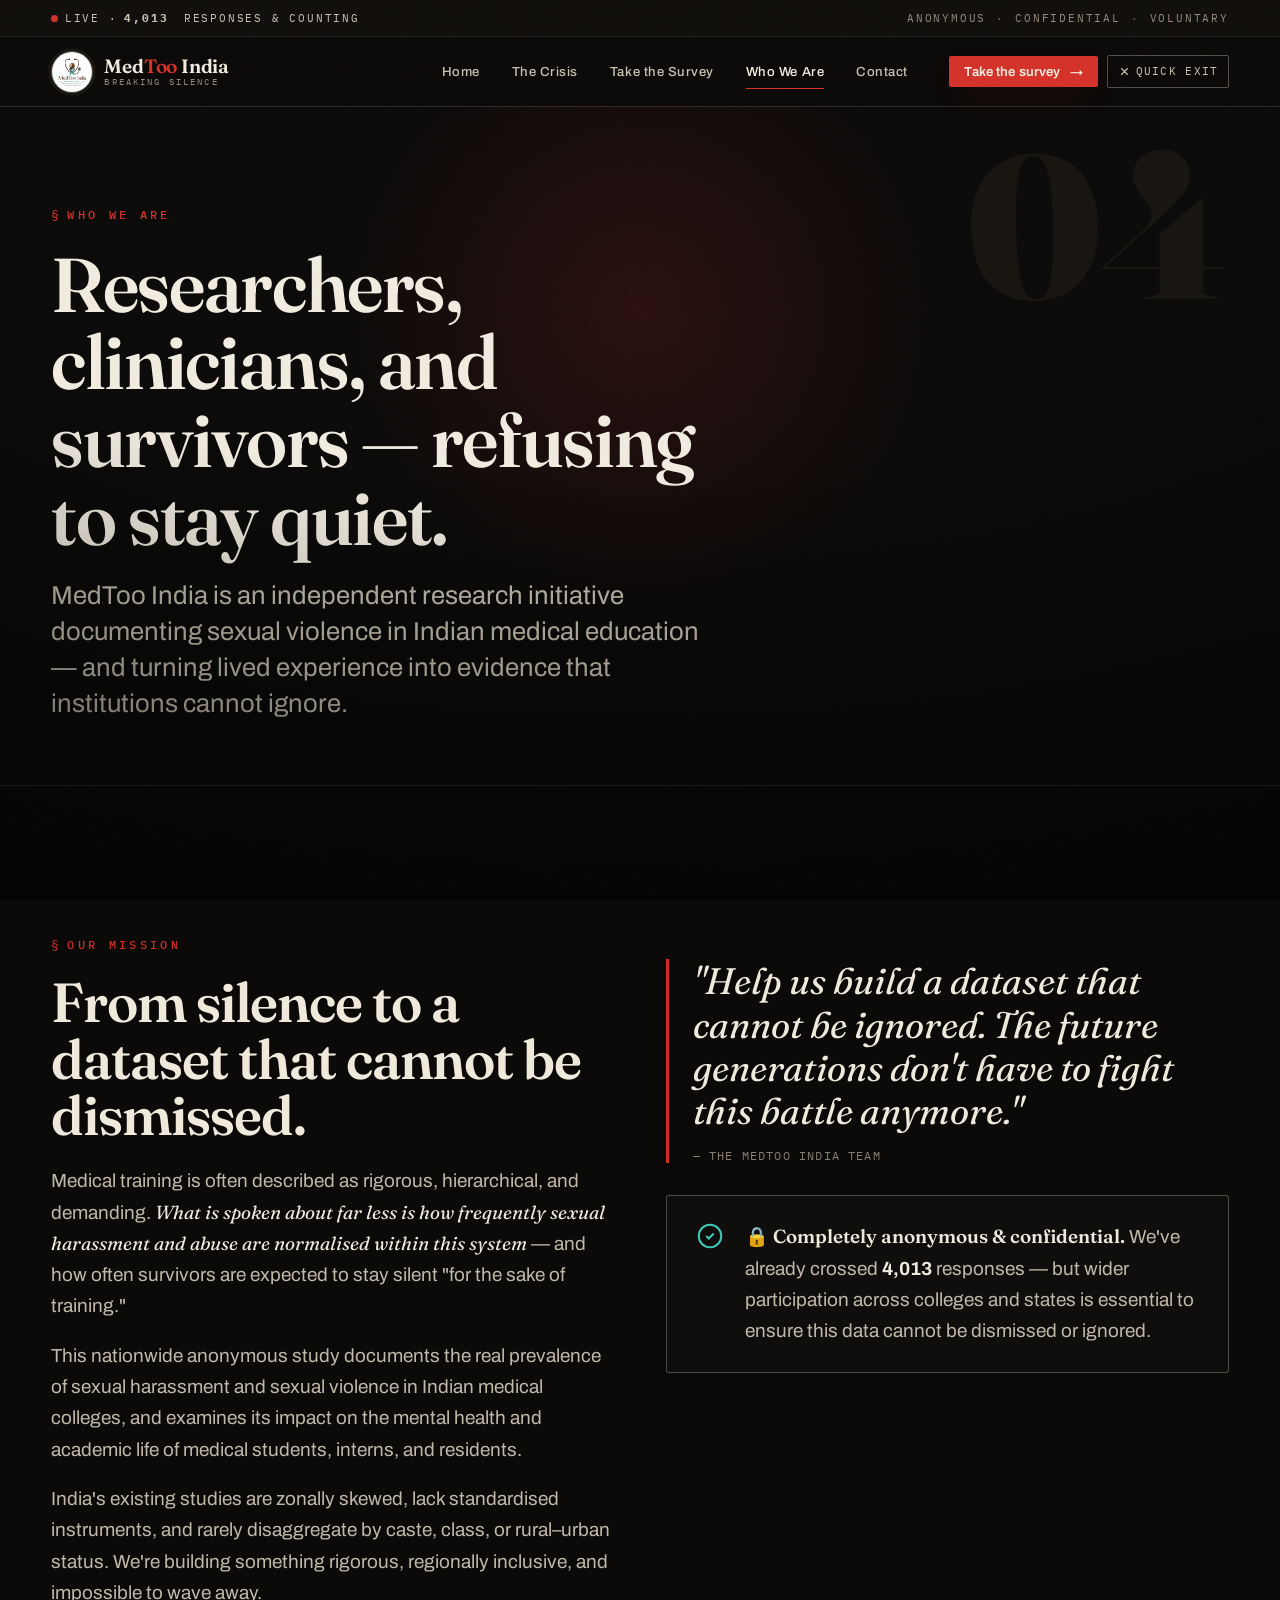
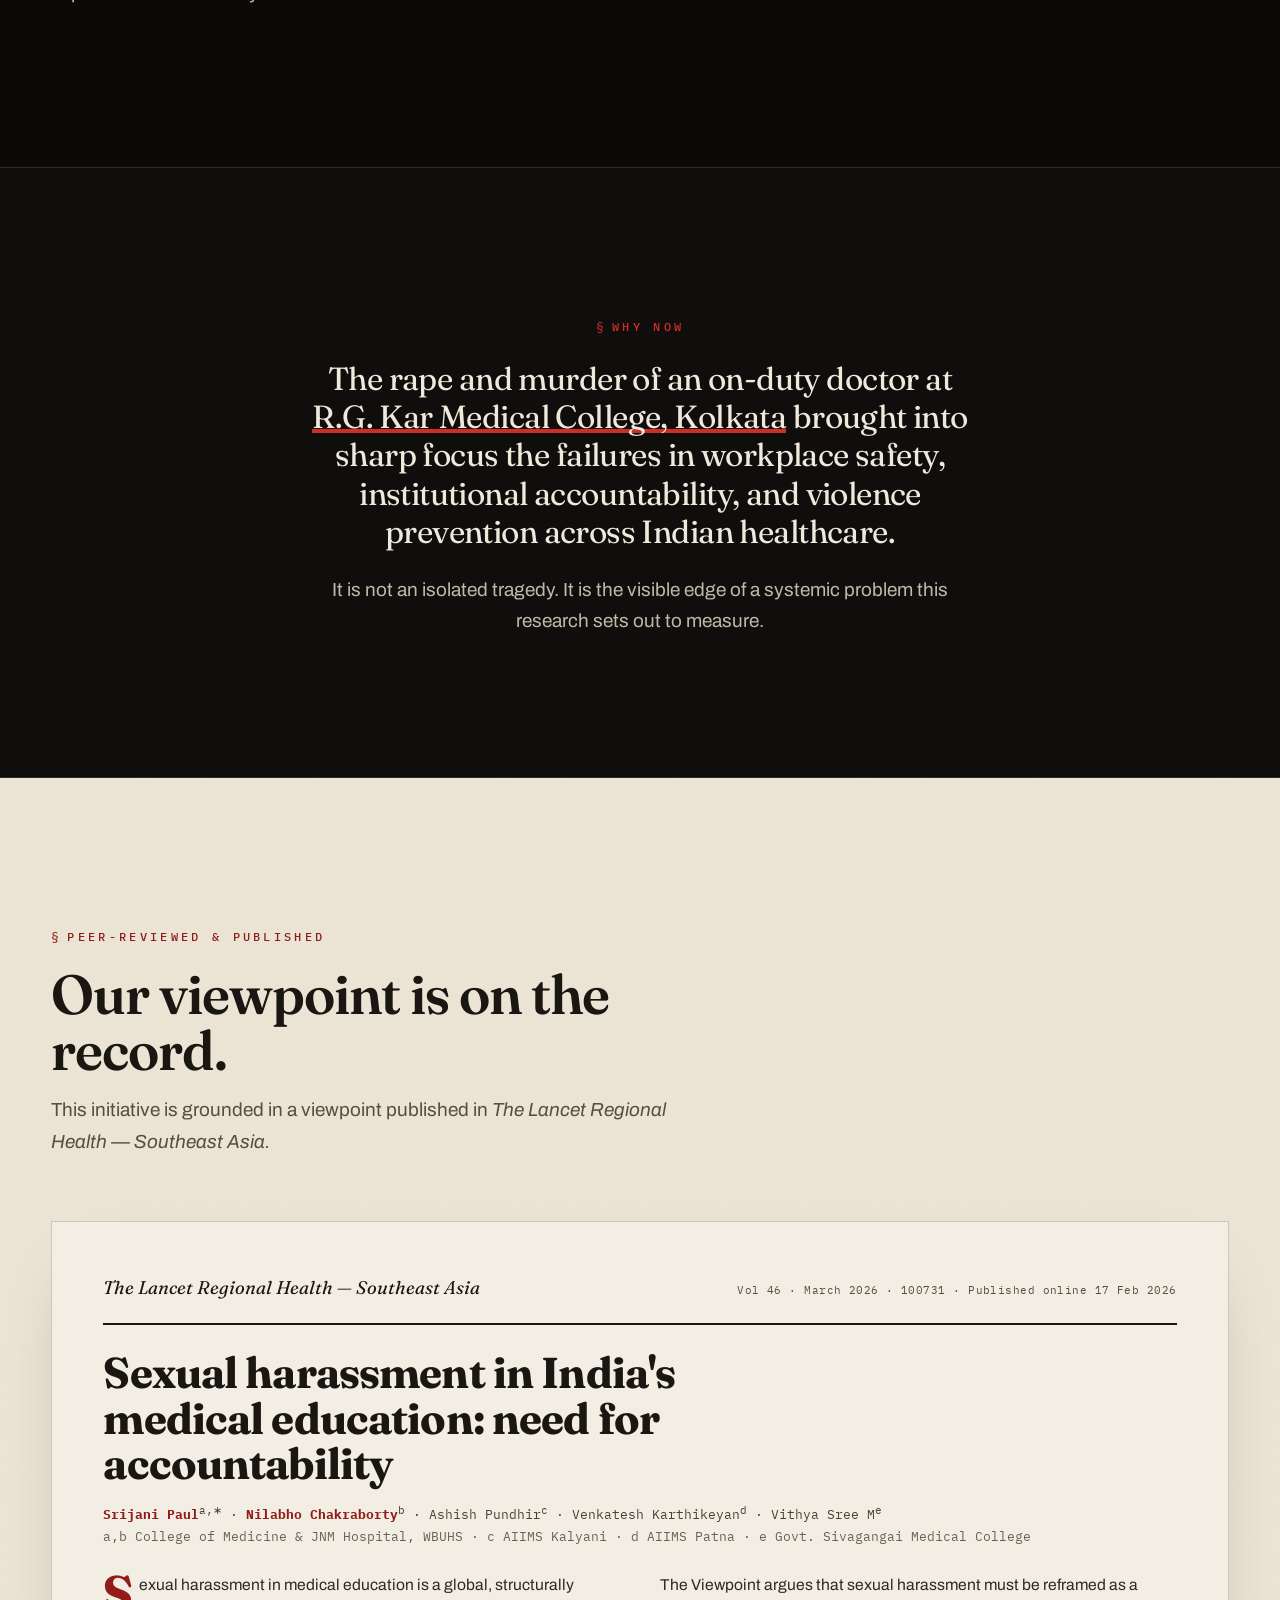
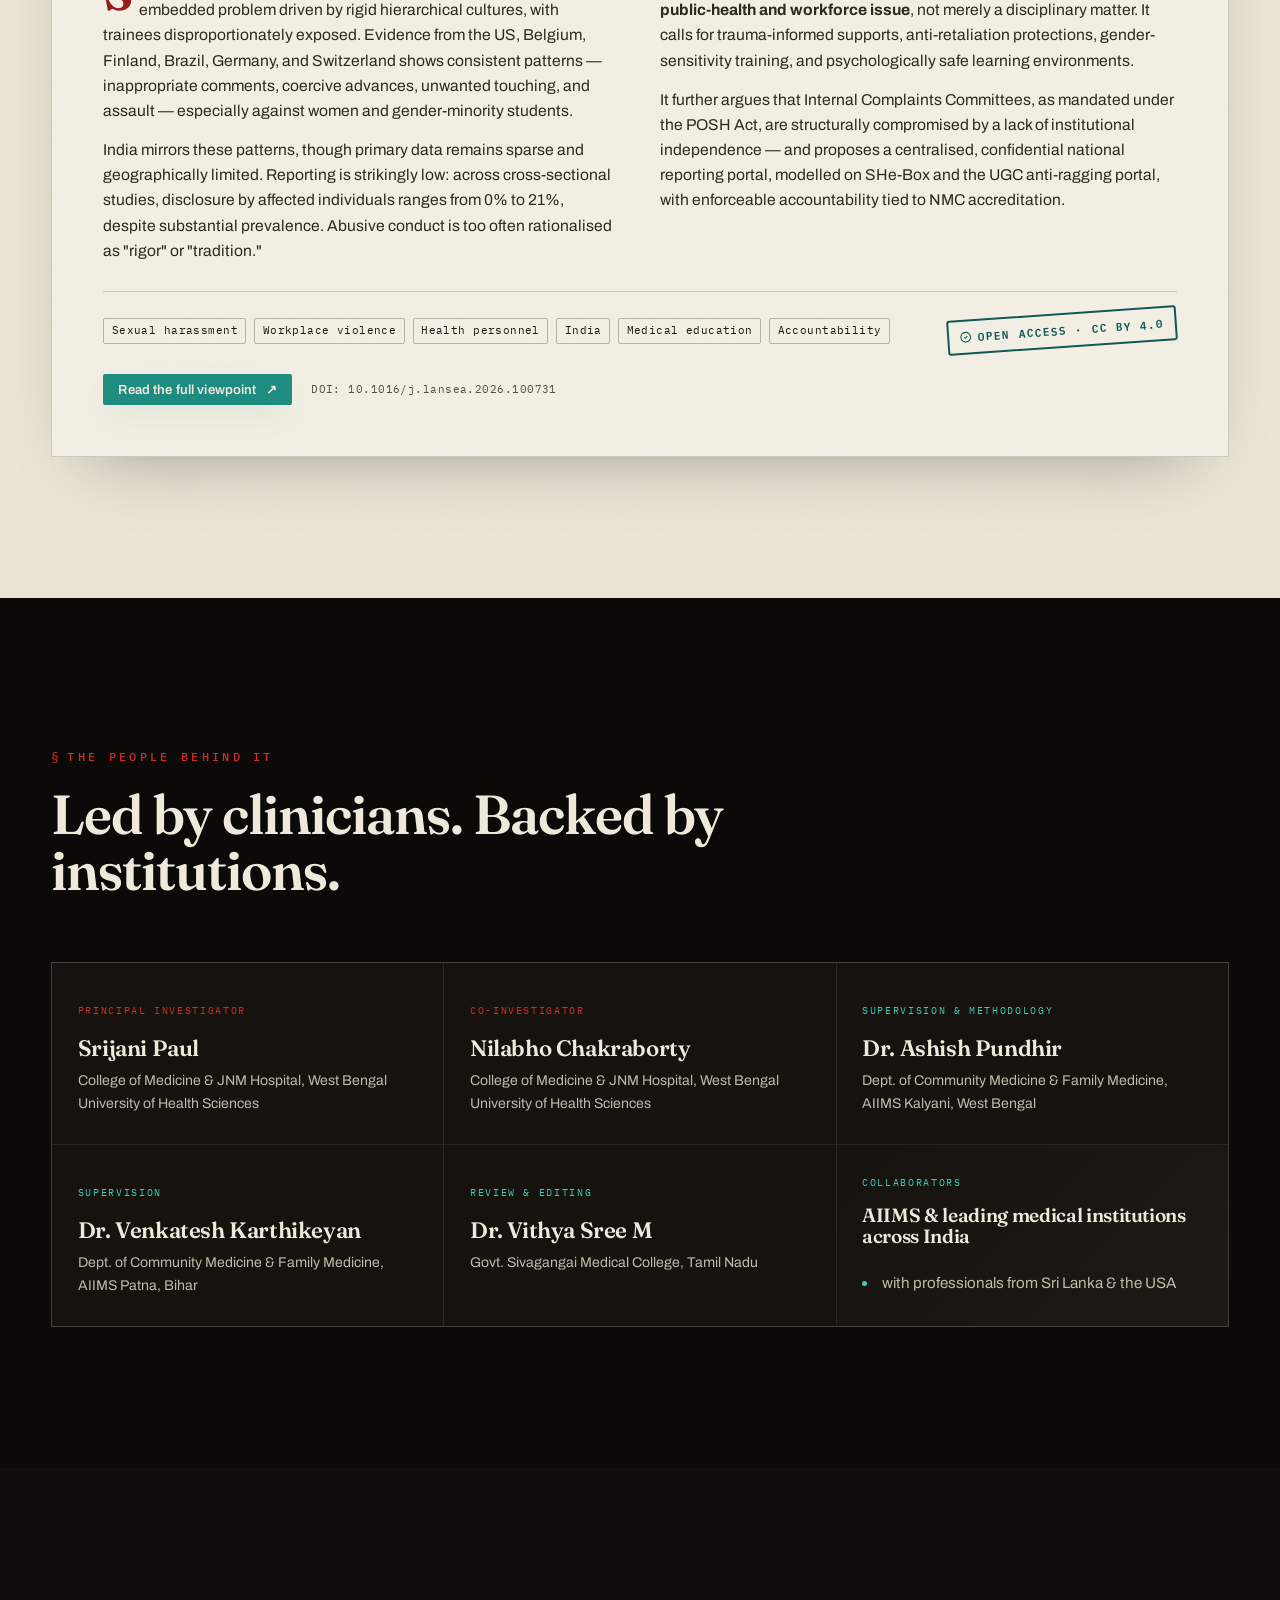
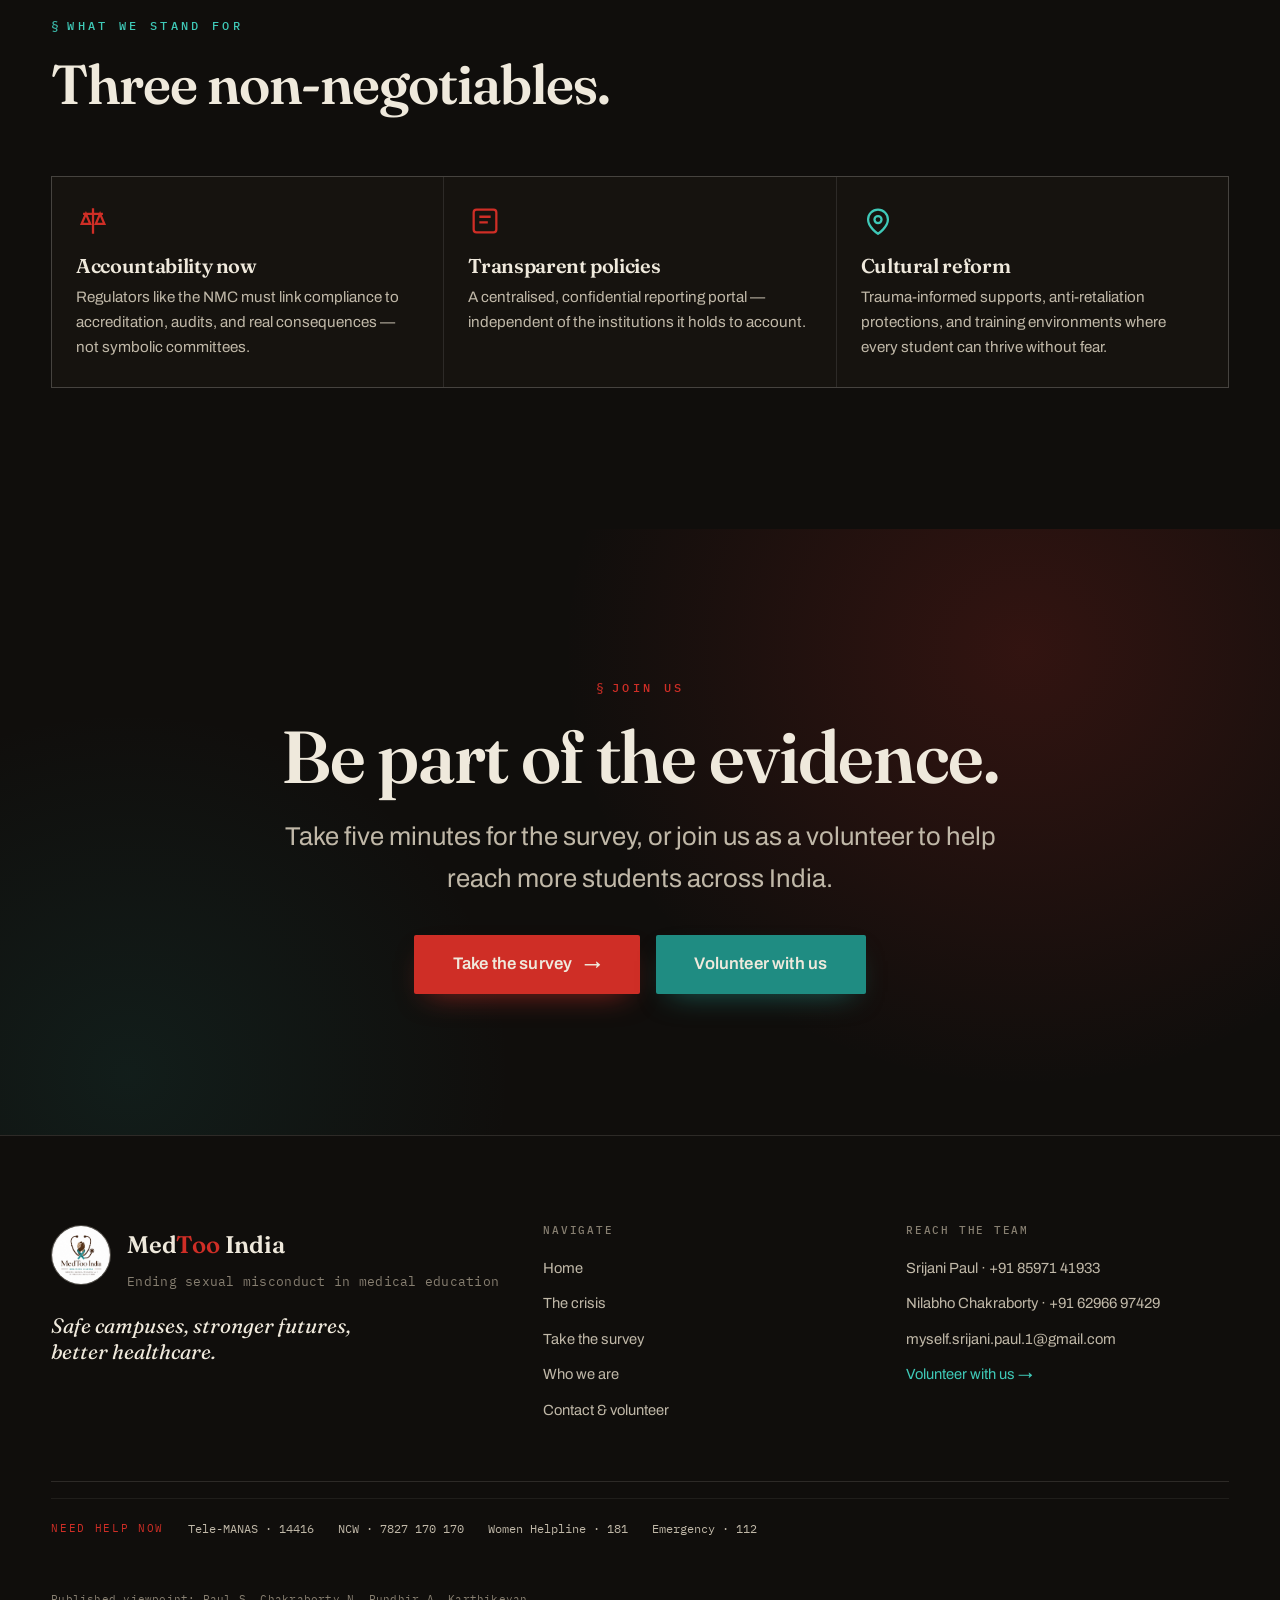
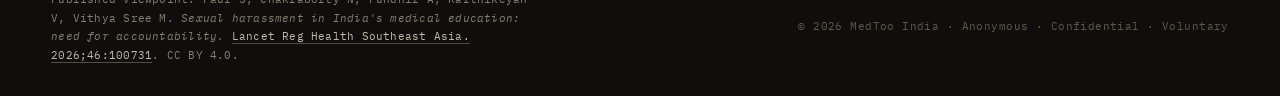
==== commit 62807e3c: "live count update" ====
--- a/about.html
+++ b/about.html
@@ -19,7 +19,7 @@
 <div class="topbar">
   <div class="wrap wrap--wide">
     <div class="topbar__row">
-      <span class="topbar__live"><i class="live-dot" aria-hidden="true"></i> Live · <strong data-live-count="3142">3,142</strong>&nbsp;responses &amp; counting</span>
+      <span class="topbar__live"><i class="live-dot" aria-hidden="true"></i> Live · <strong data-live-count="4013">3,142</strong>&nbsp;responses &amp; counting</span>
       <span class="topbar__trust"><span>Anonymous</span><span>Confidential</span><span>Voluntary</span></span>
     </div>
   </div>
@@ -28,19 +28,19 @@
 <header class="site-header">
   <div class="wrap wrap--wide">
     <nav class="nav" aria-label="Primary">
-      <a class="brand" href="index.html" aria-label="MedToo India — home">
+      <a class="brand" href="/" aria-label="MedToo India — home">
         <img class="brand__logo" src="images/logo.jpeg" alt="MedToo India logo" />
         <span class="brand__txt"><span class="brand__name">Med<b>Too</b> India</span><span class="brand__sub">Breaking Silence</span></span>
       </a>
       <div class="nav__links">
-        <a class="nav__link" href="index.html">Home</a>
-        <a class="nav__link" href="index.html#why">The Crisis</a>
-        <a class="nav__link" href="survey.html">Take the Survey</a>
-        <a class="nav__link" href="about.html" aria-current="page">Who We Are</a>
-        <a class="nav__link" href="contact.html">Contact</a>
+        <a class="nav__link" href="/">Home</a>
+        <a class="nav__link" href="/#why">The Crisis</a>
+        <a class="nav__link" href="/survey">Take the Survey</a>
+        <a class="nav__link" href="/about" aria-current="page">Who We Are</a>
+        <a class="nav__link" href="/contact">Contact</a>
       </div>
       <div class="nav__actions">
-        <a class="btn btn--sm nav__cta" href="survey.html">Take the survey <span class="arrow">→</span></a>
+        <a class="btn btn--sm nav__cta" href="/survey">Take the survey <span class="arrow">→</span></a>
         <button class="exit-btn" data-quick-exit title="Leave this site instantly (or press ESC twice)">
           <svg viewBox="0 0 24 24" fill="none" stroke="currentColor" stroke-width="2" aria-hidden="true"><path d="M18 6 6 18M6 6l12 12"/></svg>Quick exit
         </button>
@@ -51,12 +51,12 @@
 </header>
 
 <div class="mobile-menu" id="mobile-menu">
-  <a class="mobile-menu__link" href="index.html"><span class="n">01</span> Home</a>
-  <a class="mobile-menu__link" href="index.html#why"><span class="n">02</span> The Crisis</a>
-  <a class="mobile-menu__link" href="survey.html"><span class="n">03</span> Take the Survey</a>
-  <a class="mobile-menu__link" href="about.html"><span class="n">04</span> Who We Are</a>
-  <a class="mobile-menu__link" href="contact.html"><span class="n">05</span> Contact</a>
-  <div class="mobile-menu__foot"><a class="btn btn--block" href="survey.html">Take the survey <span class="arrow">→</span></a></div>
+  <a class="mobile-menu__link" href="/"><span class="n">01</span> Home</a>
+  <a class="mobile-menu__link" href="/#why"><span class="n">02</span> The Crisis</a>
+  <a class="mobile-menu__link" href="/survey"><span class="n">03</span> Take the Survey</a>
+  <a class="mobile-menu__link" href="/about"><span class="n">04</span> Who We Are</a>
+  <a class="mobile-menu__link" href="/contact"><span class="n">05</span> Contact</a>
+  <div class="mobile-menu__foot"><a class="btn btn--block" href="/survey">Take the survey <span class="arrow">→</span></a></div>
 </div>
 
 <main id="main">
@@ -92,7 +92,7 @@
           </blockquote>
           <div class="eligible" style="border-style:solid;">
             <svg class="eligible__ic" viewBox="0 0 24 24" fill="none" stroke="currentColor" stroke-width="1.6" aria-hidden="true"><path d="M9 12l2 2 4-4"/><circle cx="12" cy="12" r="9"/></svg>
-            <p style="margin:0;"><b>🔒 Completely anonymous &amp; confidential.</b> <span class="muted">We've already crossed <strong style="color:var(--bone)" data-live-count="3142">3,142</strong> responses — but wider participation across colleges and states is essential to ensure this data cannot be dismissed or ignored.</span></p>
+            <p style="margin:0;"><b>🔒 Completely anonymous &amp; confidential.</b> <span class="muted">We've already crossed <strong style="color:var(--bone)" data-live-count="4013">3,142</strong> responses — but wider participation across colleges and states is essential to ensure this data cannot be dismissed or ignored.</span></p>
           </div>
         </div>
       </div>
@@ -230,8 +230,8 @@
       <h2 class="cta-band__t display" style="margin-top:1.2rem;">Be part of the evidence.</h2>
       <p class="cta-band__sub">Take five minutes for the survey, or join us as a volunteer to help reach more students across India.</p>
       <div style="display:flex; gap:1rem; justify-content:center; flex-wrap:wrap;">
-        <a class="btn btn--lg" href="survey.html">Take the survey <span class="arrow">→</span></a>
-        <a class="btn btn--lg btn--teal" href="contact.html">Volunteer with us</a>
+        <a class="btn btn--lg" href="/survey">Take the survey <span class="arrow">→</span></a>
+        <a class="btn btn--lg btn--teal" href="/contact">Volunteer with us</a>
       </div>
     </div>
   </section>
@@ -250,18 +250,18 @@
       </div>
       <div class="footer__col">
         <h4>Navigate</h4>
-        <a href="index.html">Home</a>
-        <a href="index.html#why">The crisis</a>
-        <a href="survey.html">Take the survey</a>
-        <a href="about.html">Who we are</a>
-        <a href="contact.html">Contact &amp; volunteer</a>
+        <a href="/">Home</a>
+        <a href="/#why">The crisis</a>
+        <a href="/survey">Take the survey</a>
+        <a href="/about">Who we are</a>
+        <a href="/contact">Contact &amp; volunteer</a>
       </div>
       <div class="footer__col">
         <h4>Reach the team</h4>
         <a href="tel:+918597141933">Srijani Paul · +91 85971 41933</a>
         <a href="tel:+916296697429">Nilabho Chakraborty · +91 62966 97429</a>
         <a href="mailto:myself.srijani.paul.1@gmail.com">myself.srijani.paul.1@gmail.com</a>
-        <a href="contact.html" style="color:var(--teal-bright)">Volunteer with us →</a>
+        <a href="/contact" style="color:var(--teal-bright)">Volunteer with us →</a>
       </div>
     </div>
     <div class="footer__helpbar">
--- a/assets/css/styles.css
+++ b/assets/css/styles.css
@@ -434,7 +434,7 @@
 .mobile-menu {
   position: fixed; inset: 0; z-index: 999;
   background: var(--ink-1);
-  padding: clamp(5rem, 18vw, 7rem) var(--gutter) 3rem;
+  padding: clamp(7.5rem, 22vw, 9rem) var(--gutter) 3rem;
   display: flex; flex-direction: column;
   transform: translateY(-100%);
   transition: transform 0.5s var(--ease-wipe);
@@ -567,7 +567,7 @@
 
 .pillars { display: grid; gap: 1px; background: var(--line); border: 1px solid var(--line); margin-top: 2.5rem; }
 @media (min-width: 640px) { .pillars { grid-template-columns: repeat(3, 1fr); } }
-.pillar { background: var(--ink-2); padding: 1.7rem 1.5rem; transition: background 0.4s var(--ease); }
+.pillar { background: var(--ink-2); padding: 1.7rem 1.5rem; transition: background 0.4s var(--ease); min-width: 0; overflow-wrap: break-word; }
 .pillar:hover { background: var(--ink-3); }
 .pillar__ic { width: 34px; height: 34px; color: var(--blood); margin-bottom: 1rem; }
 .pillar:nth-child(3) .pillar__ic { color: var(--teal-bright); }
@@ -995,10 +995,10 @@
 .js .reveal-x { opacity: 0; transform: translateX(-30px); }
 .reveal-x.in { opacity: 1; transform: none; }
 
-/* clip reveal for images */
-.clip-rise { transition: clip-path 1.1s var(--ease-wipe); }
-.js .clip-rise { clip-path: inset(100% 0 0 0); }
-.clip-rise.in { clip-path: inset(0 0 0 0); }
+/* rise-in reveal for framed images (opacity/transform — reliable cross-browser) */
+.clip-rise { transition: opacity 1s var(--ease), transform 1.1s var(--ease-wipe); }
+.js .clip-rise { opacity: 0; transform: translateY(38px) scale(0.985); }
+.clip-rise.in { opacity: 1; transform: none; }
 
 /* ----------------------------------------------------------
    24. UTILITIES
@@ -1033,7 +1033,7 @@
     animation-iteration-count: 1 !important;
     transition-duration: 0.001ms !important;
   }
-  .reveal, .reveal-x { opacity: 1 !important; transform: none !important; }
+  .reveal, .reveal-x, .clip-rise { opacity: 1 !important; transform: none !important; }
   .clip-rise { clip-path: none !important; }
   .redact::after { transform: scaleX(0) !important; }
   .marquee__track { animation: none !important; }
